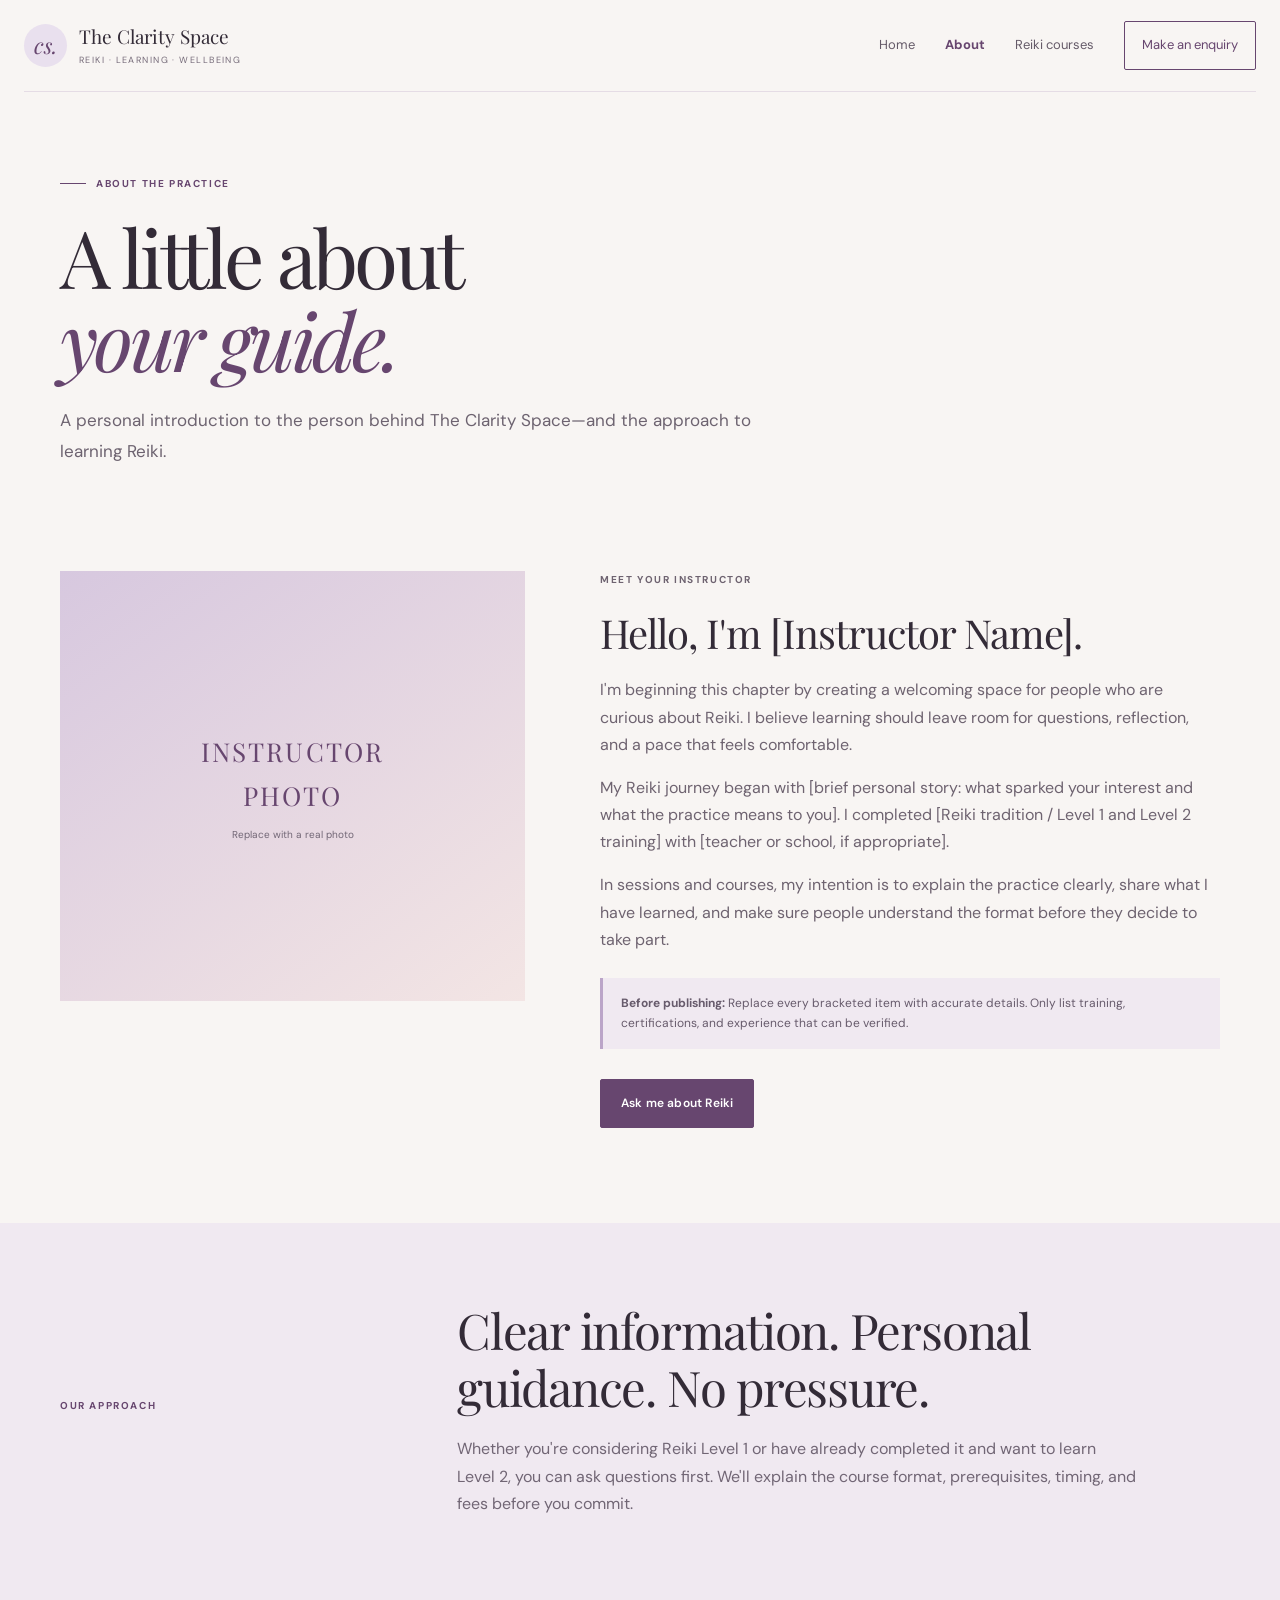
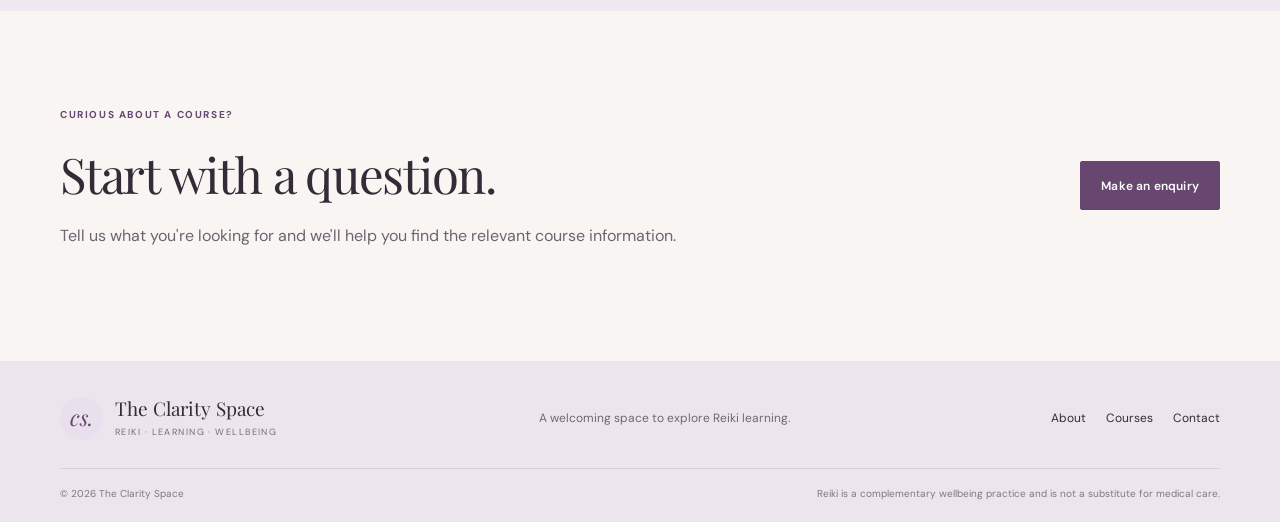
==== about.html @ 3f0b58a1 "first commit" ====
<!doctype html>
<html lang="en">

<head>
    <meta charset="utf-8">
    <meta name="viewport" content="width=device-width, initial-scale=1">
    <title>About the Instructor | The Clarity Space</title>
    <meta name="description"
        content="Meet the instructor behind The Clarity Space and learn about their approach to Reiki learning.">
    <link rel="canonical" href="https://example.com/about.html">
    <link rel="stylesheet" href="assets/styles.css">
</head>

<body><a class="skip-link" href="#main">Skip to content</a>
    <header class="site-header"><a class="brand" href="index.html"><span class="brand-mark">cs.</span><span>The Clarity
                Space<small>REIKI · LEARNING · WELLBEING</small></span></a><button class="menu-toggle"
            aria-expanded="false" aria-controls="site-nav">Menu</button>
        <nav id="site-nav" class="site-nav"><a href="index.html">Home</a><a class="active" href="about.html">About</a><a
                href="courses.html">Reiki courses</a><a href="contact.html" class="nav-cta">Make an enquiry</a></nav>
    </header>
    <main id="main">
        <section class="page-hero wrap">
            <p class="eyebrow"><span class="eyebrow-line"></span> About the practice</p>
            <h1>A little about<br><em>your guide.</em></h1>
            <p class="lead">A personal introduction to the person behind The Clarity Space—and the approach to learning
                Reiki.</p>
        </section>
        <section class="wrap instructor-layout section">
            <div class="portrait-placeholder portrait-large"><span>INSTRUCTOR<br>PHOTO</span><small>Replace with a real
                    photo</small></div>
            <div class="prose">
                <p class="eyebrow">Meet your instructor</p>
                <h2>Hello, I'm [Instructor Name].</h2>
                <p>I'm beginning this chapter by creating a welcoming space for people who are curious about Reiki. I
                    believe learning should leave room for questions, reflection, and a pace that feels comfortable.</p>
                <p>My Reiki journey began with [brief personal story: what sparked your interest and what the practice
                    means to you]. I completed [Reiki tradition / Level 1 and Level 2 training] with [teacher or school,
                    if appropriate].</p>
                <p>In sessions and courses, my intention is to explain the practice clearly, share what I have learned,
                    and make sure people understand the format before they decide to take part.</p>
                <div class="notice"><strong>Before publishing:</strong> Replace every bracketed item with accurate
                    details. Only list training, certifications, and experience that can be verified.</div><a
                    class="button button-primary" href="contact.html">Ask me about Reiki</a>
            </div>
        </section>
        <section class="intro-band">
            <div class="wrap intro-grid">
                <p class="eyebrow">Our approach</p>
                <div>
                    <h2>Clear information. Personal guidance. No pressure.</h2>
                    <p>Whether you're considering Reiki Level 1 or have already completed it and want to learn Level 2,
                        you can ask questions first. We'll explain the course format, prerequisites, timing, and fees
                        before you commit.</p>
                </div>
            </div>
        </section>
        <section class="wrap section closing-cta">
            <div>
                <p class="eyebrow">Curious about a course?</p>
                <h2>Start with a question.</h2>
                <p>Tell us what you're looking for and we'll help you find the relevant course information.</p>
            </div><a class="button button-primary" href="contact.html">Make an enquiry</a>
        </section>
    </main>
    <footer class="site-footer">
        <div class="wrap footer-top"><a class="brand" href="index.html"><span class="brand-mark">cs.</span><span>The
                    Clarity Space<small>REIKI · LEARNING · WELLBEING</small></span></a>
            <p>A welcoming space to explore Reiki learning.</p>
            <div class="footer-links"><a href="about.html">About</a><a href="courses.html">Courses</a><a
                    href="contact.html">Contact</a></div>
        </div>
        <div class="wrap footer-bottom"><span>© <span id="year"></span> The Clarity Space</span><span>Reiki is a
                complementary wellbeing practice and is not a substitute for medical care.</span></div>
    </footer>
    <script src="assets/main.js"></script>
</body>

</html>
---- assets/styles.css ----
@import url('https://fonts.googleapis.com/css2?family=DM+Sans:wght@400;500;600;700&family=Playfair+Display:ital,wght@0,400;0,500;0,600;1,400;1,500&display=swap');
:root{--paper:#f8f5f3;--white:#fffdfb;--ink:#332b37;--muted:#756b79;--purple:#67466f;--purple-dark:#4c3455;--lavender:#e9e0ee;--lavender-deep:#d6c4df;--blush:#f2e2e3;--line:#e5dce5;--sage:#dfe5dc;--max:1160px;--serif:'Playfair Display',Georgia,serif;--sans:'DM Sans',Arial,sans-serif}
*{box-sizing:border-box}html{scroll-behavior:smooth}body{margin:0;background:var(--paper);color:var(--ink);font-family:var(--sans);font-size:16px;line-height:1.7}a{color:inherit;text-decoration:none}a:hover{color:var(--purple)}button,input,select,textarea{font:inherit}.wrap{width:min(calc(100% - 48px),var(--max));margin-inline:auto}.skip-link{position:absolute;left:-9999px;top:0;background:white;padding:10px;z-index:99}.skip-link:focus{left:10px}.site-header{width:min(calc(100% - 48px),1280px);margin:auto;min-height:92px;display:flex;align-items:center;justify-content:space-between;gap:30px;border-bottom:1px solid var(--line)}.brand{display:flex;align-items:center;gap:12px;font-family:var(--serif);font-size:19px;line-height:1.15;white-space:nowrap}.brand small{display:block;font-family:var(--sans);font-size:9px;letter-spacing:.16em;color:var(--muted);margin-top:7px}.brand-mark{display:grid;place-items:center;width:43px;height:43px;border-radius:50%;background:var(--lavender);color:var(--purple);font-family:var(--serif);font-size:22px;font-style:italic}.site-nav{display:flex;align-items:center;gap:30px;font-size:13px;color:#655a68}.site-nav a.active:not(.nav-cta){color:var(--purple);font-weight:700}.nav-cta{padding:12px 17px;border:1px solid var(--purple);color:var(--purple);border-radius:2px}.nav-cta span,.button span{margin-left:10px}.menu-toggle{display:none}.hero{min-height:570px;display:grid;grid-template-columns:1fr .88fr;align-items:center;gap:60px;padding-top:52px;padding-bottom:64px}.eyebrow{display:flex;align-items:center;gap:10px;text-transform:uppercase;letter-spacing:.16em;font-size:10px;font-weight:700;color:var(--purple);margin:0 0 22px}.eyebrow-line{display:inline-block;width:26px;height:1px;background:var(--purple)}h1,h2,h3,p{margin-top:0}h1,h2,h3{font-weight:400}h1{font-family:var(--serif);font-size:clamp(58px,7vw,92px);line-height:1.04;letter-spacing:-.045em;margin-bottom:25px}h1 em,h2 em{color:var(--purple);font-weight:400}h2{font-family:var(--serif);font-size:clamp(34px,4vw,49px);line-height:1.17;letter-spacing:-.025em;margin-bottom:20px}h3{font-family:var(--serif);font-size:30px;line-height:1.2;margin-bottom:14px}.lead{font-size:17px;line-height:1.8;color:#6d6370;max-width:560px}.button-row{display:flex;align-items:center;gap:27px;margin-top:30px}.button{display:inline-flex;align-items:center;justify-content:center;min-height:49px;padding:13px 20px;border:1px solid var(--purple);border-radius:2px;font-size:12px;font-weight:600;letter-spacing:.015em;transition:background .2s,color .2s}.button-primary{background:var(--purple);color:#fff}.button-primary:hover{background:var(--purple-dark);color:#fff}.text-link{font-size:12px;font-weight:700;color:var(--purple);border-bottom:1px solid #b9a8bf;padding-bottom:5px}.text-link span{margin-left:8px}.hero-note{display:flex;align-items:center;gap:13px;margin-top:44px;font-size:12px;font-weight:600;line-height:1.5}.hero-note small{font-weight:400;color:var(--muted)}.note-dot{width:10px;height:10px;background:#a5b39e;border-radius:50%;box-shadow:0 0 0 5px #e7e9e1}.hero-art{position:relative;min-height:420px;overflow:hidden;background:linear-gradient(140deg,#eee7f1 0%,#e2d4e9 55%,#f0dfe4 100%);isolation:isolate}.hero-art:before{content:"";position:absolute;width:310px;height:310px;left:10%;top:15%;border:1px solid rgba(103,70,111,.3);border-radius:50%}.hero-art:after{content:"";position:absolute;width:410px;height:410px;left:-3%;top:3%;border:1px solid rgba(103,70,111,.17);border-radius:50%}.art-orbit{position:absolute;border:1px solid rgba(103,70,111,.28);border-radius:50%;transform:rotate(-24deg)}.orbit-one{width:440px;height:175px;left:-10%;top:35%}.orbit-two{width:440px;height:175px;left:5%;top:31%;transform:rotate(55deg)}.art-sun{position:absolute;width:130px;height:130px;border-radius:50%;background:#f7eddf;top:18%;right:18%;box-shadow:0 0 0 18px rgba(255,250,240,.16)}.art-stone{position:absolute;z-index:1;border-radius:48% 52% 54% 46%;box-shadow:inset -12px -8px 24px rgba(71,44,78,.08),0 22px 40px rgba(71,44,78,.09)}.stone-one{width:190px;height:240px;background:linear-gradient(140deg,#b9a0c7,#eee3f1 65%);left:23%;top:32%;transform:rotate(24deg)}.stone-two{width:125px;height:165px;background:linear-gradient(140deg,#f5dce0,#e5bfcf);left:49%;top:45%;transform:rotate(-22deg)}.art-caption{position:absolute;z-index:2;bottom:20px;left:23px;right:23px;display:flex;justify-content:space-between;gap:15px;font-size:9px;letter-spacing:.12em;text-transform:uppercase;color:#66536d}.art-caption span:last-child{text-transform:none;letter-spacing:0;font-size:11px}.intro-band{background:#f0e9f1;padding:78px 0}.intro-grid{display:grid;grid-template-columns:.6fr 1.4fr;gap:70px}.intro-grid h2{max-width:680px}.intro-grid p:not(.eyebrow){max-width:680px;color:#716675}.section{padding-top:95px;padding-bottom:95px}.section-heading{display:flex;align-items:end;justify-content:space-between;gap:30px;margin-bottom:34px}.section-heading h2{margin-bottom:0}.course-grid{display:grid;grid-template-columns:1fr 1fr;gap:22px}.course-card{padding:32px 34px 27px;min-height:350px;display:flex;flex-direction:column;align-items:flex-start}.course-lilac{background:var(--lavender)}.course-blush{background:var(--blush)}.course-number{display:flex;gap:14px;align-items:center;color:var(--purple);font-size:12px;margin-bottom:36px}.course-number span,.detail-meta{font-size:9px;letter-spacing:.15em;font-weight:700}.course-card>p{color:#6f6473;max-width:470px}.mini-list{padding-left:18px;color:#6d6370;font-size:12px;margin:0 0 26px}.mini-list li{margin:5px 0}.card-link{font-size:12px;font-weight:700;color:var(--purple);border-top:1px solid rgba(103,70,111,.25);padding-top:16px;margin-top:auto;width:100%;display:flex;justify-content:space-between}.small-note{font-size:11px;color:#827785;margin-top:17px}.about-strip{background:#f3e7e8;padding:76px 0}.about-strip-inner{display:grid;grid-template-columns:.7fr 1fr;gap:75px;align-items:center}.portrait-placeholder{min-height:300px;display:flex;align-items:center;justify-content:center;flex-direction:column;gap:10px;background:linear-gradient(145deg,#d7c8df,#f3e5e4);color:var(--purple);font-family:var(--serif);font-size:26px;text-align:center;letter-spacing:.08em}.portrait-placeholder small{font:10px var(--sans);letter-spacing:0;color:#716675}.about-strip-copy>p:not(.eyebrow){color:#6e6370;max-width:580px}.closing-cta{display:flex;align-items:center;justify-content:space-between;gap:50px}.closing-cta>div{max-width:680px}.closing-cta p:not(.eyebrow){color:#6e6370}.site-footer{background:#ece5ee;padding:36px 0 20px}.footer-top{display:flex;align-items:center;justify-content:space-between;gap:30px;padding-bottom:28px}.footer-top>p{font-size:12px;color:#716675;margin:0}.footer-links{display:flex;gap:20px;font-size:12px}.footer-bottom{border-top:1px solid #d9cedd;padding-top:16px;display:flex;justify-content:space-between;gap:25px;color:#817585;font-size:10px}.page-hero{padding-top:83px;padding-bottom:52px}.page-hero h1{font-size:clamp(55px,7vw,80px)}.page-hero .lead{max-width:700px}.page-hero.compact{padding-bottom:35px}.instructor-layout{display:grid;grid-template-columns:.75fr 1fr;gap:75px;align-items:start;padding-top:35px}.portrait-large{min-height:430px}.prose h2{font-size:40px}.prose p{color:#6e6370}.notice{border-left:3px solid #bba5c8;background:#f0e9f1;padding:15px 18px;font-size:12px;color:#675b6c;margin:25px 0}.prose .button{margin-top:5px}.course-detail-list{padding-top:25px;display:grid;gap:25px}.detail-card{padding:36px 40px 40px}.detail-meta{display:flex;justify-content:space-between;color:var(--purple);margin-bottom:27px}.detail-card h2{font-size:43px}.detail-intro{font-family:var(--serif);font-size:23px;color:var(--purple)}.detail-card>p:not(.detail-intro){max-width:800px;color:#6f6473}.detail-columns{display:grid;grid-template-columns:1fr 1fr;gap:30px;margin:30px 0}.detail-columns h3{font:700 10px var(--sans);letter-spacing:.12em;text-transform:uppercase;color:var(--purple)}.detail-columns p{font-size:13px;color:#6f6473;margin-bottom:0}.faq-section{max-width:850px}.faq-section>h2{margin-bottom:30px}.faq-section details{border-top:1px solid var(--line);padding:20px 0}.faq-section details:last-child{border-bottom:1px solid var(--line)}.faq-section summary{cursor:pointer;font-weight:600;font-size:14px}.faq-section details p{color:#716675;font-size:13px;max-width:720px;margin:14px 0 0}.contact-layout{display:grid;grid-template-columns:.72fr 1fr;gap:80px;align-items:start;padding-top:20px}.contact-aside h2{font-size:39px}.contact-aside>p:not(.eyebrow){color:#6e6370}.contact-detail{display:flex;align-items:center;gap:14px;margin:27px 0}.contact-icon{display:grid;place-items:center;width:43px;height:43px;background:var(--lavender);color:var(--purple);font-size:19px}.contact-detail small{display:block;font-size:9px;letter-spacing:.13em;color:#817486;font-weight:700}.contact-detail a{font-size:14px}.form-panel{background:#fffdfb;border:1px solid var(--line);padding:34px}.form-heading h2{font-size:32px;margin-bottom:8px}.form-heading>p:last-child{font-size:11px;color:#817486}.enquiry-form{margin-top:25px}.form-row{display:flex;flex-direction:column;gap:7px;margin-bottom:18px}.form-row label{font-size:12px;font-weight:600}.form-row input,.form-row select,.form-row textarea{width:100%;background:#fff;border:1px solid #ddd2e0;border-radius:1px;padding:12px 13px;color:var(--ink);font-size:13px}.form-row input:focus,.form-row select:focus,.form-row textarea:focus{outline:2px solid #bca4c8;outline-offset:1px}.form-row textarea{resize:vertical}.consent{display:flex;align-items:flex-start;gap:10px;font-size:11px;color:#6e6370;margin:20px 0}.consent input{margin-top:5px;accent-color:var(--purple)}.submit-button{width:100%;cursor:pointer}.form-fineprint{font-size:10px;color:#827785;margin:13px 0 0}.contact-aside .notice{margin-top:28px}
@media(max-width:850px){.site-nav{gap:15px}.hero{gap:30px;grid-template-columns:1fr .8fr}.hero-art{min-height:360px}.intro-grid{gap:35px}.about-strip-inner,.instructor-layout,.contact-layout{gap:40px}.footer-top{flex-wrap:wrap}.footer-top>p{display:none}}
@media(max-width:650px){.wrap,.site-header{width:min(calc(100% - 34px),var(--max))}.site-header{min-height:76px;position:relative}.brand{font-size:17px}.brand-mark{width:39px;height:39px}.menu-toggle{display:block;background:transparent;border:1px solid var(--line);padding:8px 12px;color:var(--purple);font-size:12px}.site-nav{display:none;position:absolute;z-index:10;top:75px;left:0;right:0;padding:18px;background:var(--white);border:1px solid var(--line);box-shadow:0 12px 24px rgba(54,39,60,.08);align-items:stretch;flex-direction:column;gap:18px}.site-nav.is-open{display:flex}.nav-cta{text-align:center}.hero{display:flex;flex-direction:column;align-items:stretch;padding-top:55px;padding-bottom:45px;gap:38px}.hero h1{font-size:66px}.hero-art{min-height:340px}.button-row{align-items:flex-start;flex-wrap:wrap;gap:20px}.intro-band{padding:54px 0}.intro-grid{display:block}.intro-grid .eyebrow{margin-bottom:15px}.section{padding-top:62px;padding-bottom:62px}.section-heading{align-items:flex-start;flex-direction:column;gap:20px}.course-grid{grid-template-columns:1fr}.course-card{min-height:325px;padding:26px}.about-strip{padding:52px 0}.about-strip-inner{grid-template-columns:1fr;gap:30px}.portrait-placeholder{min-height:250px}.closing-cta{display:block}.closing-cta .button{margin-top:10px}.footer-top{align-items:flex-start;flex-direction:column;gap:20px}.footer-links{flex-wrap:wrap}.footer-bottom{flex-direction:column;gap:8px}.page-hero{padding-top:58px;padding-bottom:30px}.page-hero h1{font-size:58px}.instructor-layout{grid-template-columns:1fr;padding-top:15px}.portrait-large{min-height:280px}.prose h2{font-size:34px}.detail-card{padding:25px 23px}.detail-card h2{font-size:36px}.detail-columns{grid-template-columns:1fr;gap:20px}.contact-layout{grid-template-columns:1fr;gap:32px}.contact-aside h2{font-size:34px}.form-panel{padding:23px 19px}.form-heading h2{font-size:28px}.art-caption{flex-direction:column;gap:3px}.course-number{margin-bottom:25px}}
@media(prefers-reduced-motion:reduce){html{scroll-behavior:auto}*{transition:none!important}}

.google-form-embed{width:100%;overflow:hidden}
.google-form-embed iframe{display:block;width:100%;max-width:100%;border:0;background:transparent;min-height:700px}
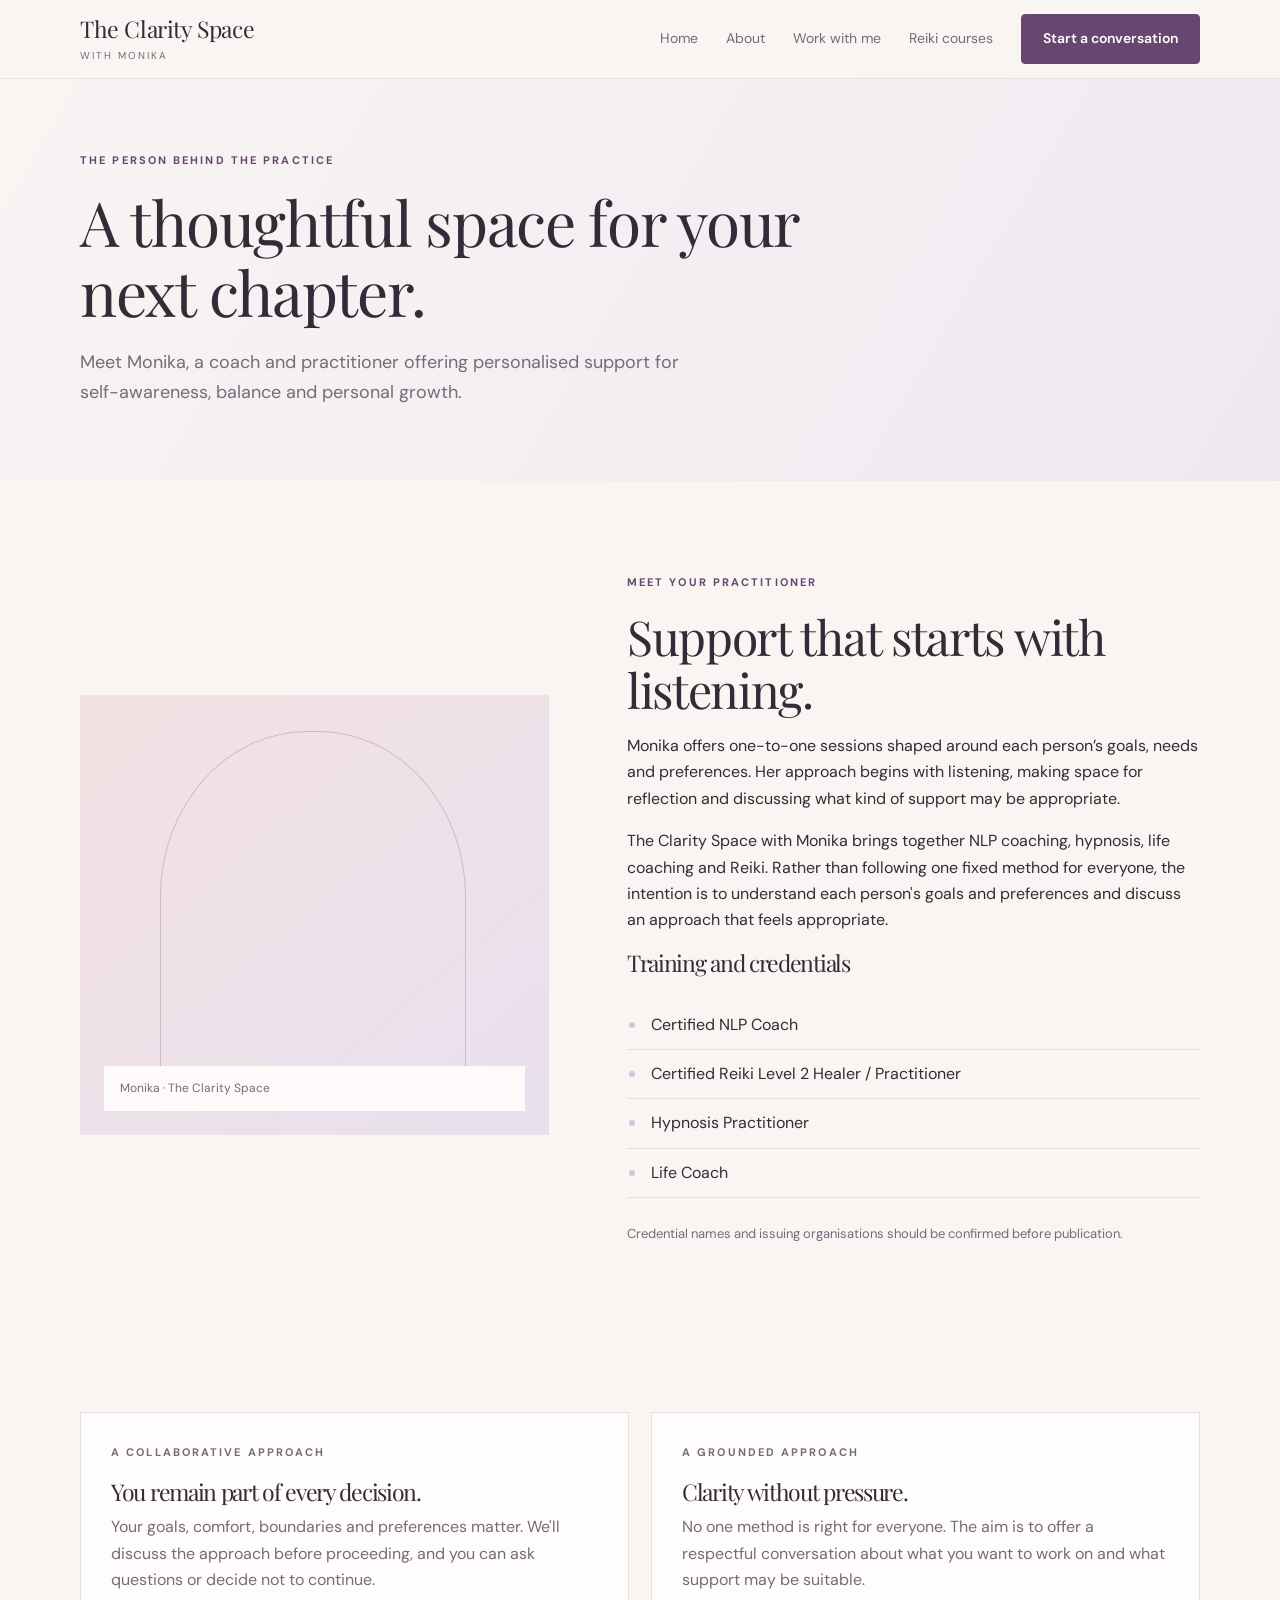
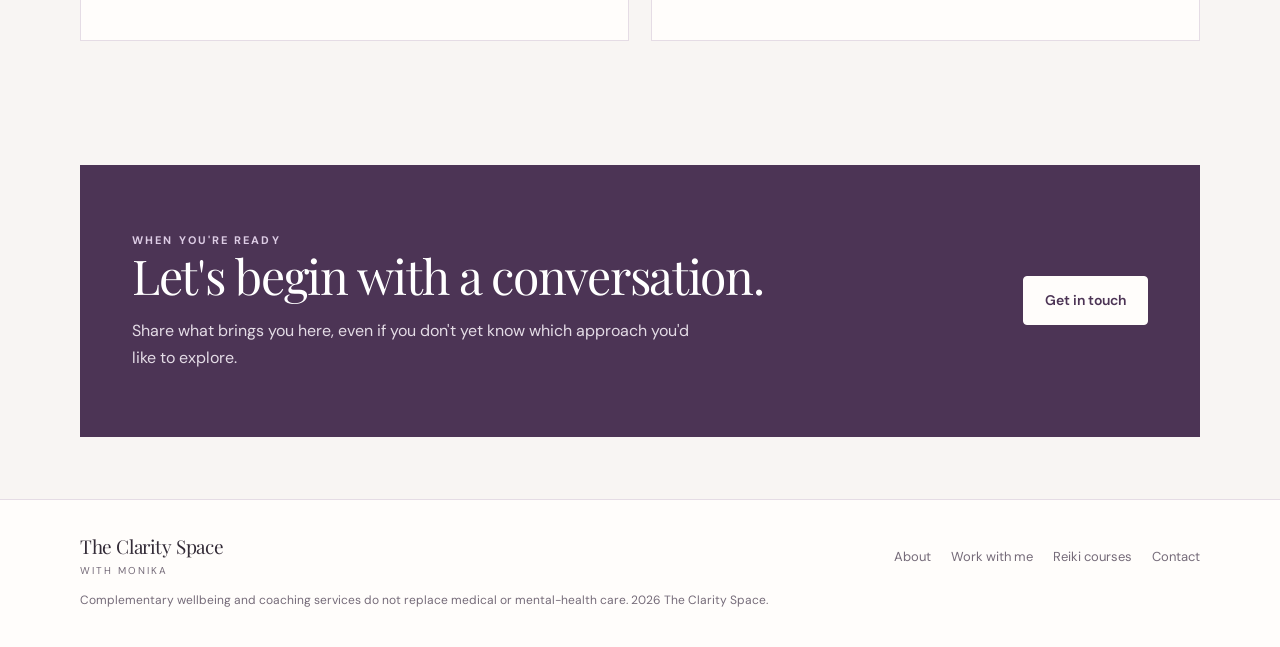
==== commit ad2f6e7d: "updated content" ====
--- a/about.html
+++ b/about.html
@@ -4,73 +4,95 @@
 <head>
     <meta charset="utf-8">
     <meta name="viewport" content="width=device-width, initial-scale=1">
-    <title>About the Instructor | The Clarity Space</title>
     <meta name="description"
-        content="Meet the instructor behind The Clarity Space and learn about their approach to Reiki learning.">
-    <link rel="canonical" href="https://example.com/about.html">
+        content="Meet Monika and explore her personalised approach to coaching, relaxation and Reiki.">
+    <title>About | The Clarity Space</title>
+    <link rel="canonical" href="https://www.example.com/about.html">
     <link rel="stylesheet" href="assets/styles.css">
 </head>
 
-<body><a class="skip-link" href="#main">Skip to content</a>
-    <header class="site-header"><a class="brand" href="index.html"><span class="brand-mark">cs.</span><span>The Clarity
-                Space<small>REIKI · LEARNING · WELLBEING</small></span></a><button class="menu-toggle"
-            aria-expanded="false" aria-controls="site-nav">Menu</button>
-        <nav id="site-nav" class="site-nav"><a href="index.html">Home</a><a class="active" href="about.html">About</a><a
-                href="courses.html">Reiki courses</a><a href="contact.html" class="nav-cta">Make an enquiry</a></nav>
+<body><a class="skip" href="#main">Skip to content</a>
+    <header class="site-header">
+        <div class="wrap nav"><a class="brand" href="index.html">The Clarity Space<small>with Monika</small></a><button
+                class="nav-toggle" aria-expanded="false" aria-controls="primary-nav">Menu</button>
+            <nav id="primary-nav" class="navlinks"><a href="index.html">Home</a><a href="about.html">About</a><a
+                    href="work-with-me.html">Work with me</a><a href="courses.html">Reiki courses</a><a class="btn"
+                    href="contact.html">Start a conversation</a></nav>
+        </div>
     </header>
     <main id="main">
-        <section class="page-hero wrap">
-            <p class="eyebrow"><span class="eyebrow-line"></span> About the practice</p>
-            <h1>A little about<br><em>your guide.</em></h1>
-            <p class="lead">A personal introduction to the person behind The Clarity Space—and the approach to learning
-                Reiki.</p>
-        </section>
-        <section class="wrap instructor-layout section">
-            <div class="portrait-placeholder portrait-large"><span>INSTRUCTOR<br>PHOTO</span><small>Replace with a real
-                    photo</small></div>
-            <div class="prose">
-                <p class="eyebrow">Meet your instructor</p>
-                <h2>Hello, I'm [Instructor Name].</h2>
-                <p>I'm beginning this chapter by creating a welcoming space for people who are curious about Reiki. I
-                    believe learning should leave room for questions, reflection, and a pace that feels comfortable.</p>
-                <p>My Reiki journey began with [brief personal story: what sparked your interest and what the practice
-                    means to you]. I completed [Reiki tradition / Level 1 and Level 2 training] with [teacher or school,
-                    if appropriate].</p>
-                <p>In sessions and courses, my intention is to explain the practice clearly, share what I have learned,
-                    and make sure people understand the format before they decide to take part.</p>
-                <div class="notice"><strong>Before publishing:</strong> Replace every bracketed item with accurate
-                    details. Only list training, certifications, and experience that can be verified.</div><a
-                    class="button button-primary" href="contact.html">Ask me about Reiki</a>
+        <section class="page-hero">
+            <div class="wrap">
+                <p class="eyebrow">The person behind the practice</p>
+                <h1 class="serif">A thoughtful space for your next chapter.</h1>
+                <p class="lead">Meet Monika, a coach and practitioner offering personalised support for self-awareness,
+                    balance and personal growth.</p>
             </div>
         </section>
-        <section class="intro-band">
-            <div class="wrap intro-grid">
-                <p class="eyebrow">Our approach</p>
+        <section class="section">
+            <div class="wrap split">
+                <div class="portrait-placeholder">
+                    <div class="portrait-label">Monika · The Clarity Space</div>
+                </div>
                 <div>
-                    <h2>Clear information. Personal guidance. No pressure.</h2>
-                    <p>Whether you're considering Reiki Level 1 or have already completed it and want to learn Level 2,
-                        you can ask questions first. We'll explain the course format, prerequisites, timing, and fees
-                        before you commit.</p>
+                    <p class="eyebrow">Meet your practitioner</p>
+                    <h2 class="serif">Support that starts with listening.</h2>
+                    <p>Monika offers one-to-one sessions shaped around each person’s goals, needs and preferences. Her
+                        approach begins with listening, making space for reflection and discussing what kind of support
+                        may be appropriate.</p>
+                    <p>The Clarity Space with Monika brings together NLP coaching, hypnosis, life coaching and Reiki.
+                        Rather than following one fixed method for everyone, the intention is to understand each
+                        person's goals and preferences and discuss an approach that feels appropriate.</p>
+                    <h3 class="serif">Training and credentials</h3>
+                    <ul class="check-list">
+                        <li>Certified NLP Coach</li>
+                        <li>Certified Reiki Level 2 Healer / Practitioner</li>
+                        <li>Hypnosis Practitioner</li>
+                        <li>Life Coach</li>
+                    </ul>
+                    <p class="small">Credential names and issuing organisations should be confirmed before publication.
+                    </p>
                 </div>
             </div>
         </section>
-        <section class="wrap section closing-cta">
-            <div>
-                <p class="eyebrow">Curious about a course?</p>
-                <h2>Start with a question.</h2>
-                <p>Tell us what you're looking for and we'll help you find the relevant course information.</p>
-            </div><a class="button button-primary" href="contact.html">Make an enquiry</a>
+        <section class="section-tight">
+            <div class="wrap content-grid">
+                <article class="content-card">
+                    <p class="eyebrow">A collaborative approach</p>
+                    <h3 class="serif">You remain part of every decision.</h3>
+                    <p>Your goals, comfort, boundaries and preferences matter. We'll discuss the approach before
+                        proceeding, and you can ask questions or decide not to continue.</p>
+                </article>
+                <article class="content-card">
+                    <p class="eyebrow">A grounded approach</p>
+                    <h3 class="serif">Clarity without pressure.</h3>
+                    <p>No one method is right for everyone. The aim is to offer a respectful conversation about what you
+                        want to work on and what support may be suitable.</p>
+                </article>
+            </div>
+        </section>
+        <section class="section-tight">
+            <div class="wrap">
+                <div class="cta-band">
+                    <div>
+                        <p class="eyebrow">When you're ready</p>
+                        <h2 class="serif">Let's begin with a conversation.</h2>
+                        <p>Share what brings you here, even if you don't yet know which approach you'd like to explore.
+                        </p>
+                    </div><a class="btn" href="contact.html">Get in touch</a>
+                </div>
+            </div>
         </section>
     </main>
-    <footer class="site-footer">
-        <div class="wrap footer-top"><a class="brand" href="index.html"><span class="brand-mark">cs.</span><span>The
-                    Clarity Space<small>REIKI · LEARNING · WELLBEING</small></span></a>
-            <p>A welcoming space to explore Reiki learning.</p>
-            <div class="footer-links"><a href="about.html">About</a><a href="courses.html">Courses</a><a
-                    href="contact.html">Contact</a></div>
+    <footer class="footer">
+        <div class="wrap">
+            <div class="footer-inner"><a class="brand" href="index.html">The Clarity Space<small>with Monika</small></a>
+                <div class="footer-links"><a href="about.html">About</a><a href="work-with-me.html">Work with me</a><a
+                        href="courses.html">Reiki courses</a><a href="contact.html">Contact</a></div>
+            </div>
+            <p class="footer-note">Complementary wellbeing and coaching services do not replace medical or mental-health
+                care. <span data-year></span> The Clarity Space.</p>
         </div>
-        <div class="wrap footer-bottom"><span>© <span id="year"></span> The Clarity Space</span><span>Reiki is a
-                complementary wellbeing practice and is not a substitute for medical care.</span></div>
     </footer>
     <script src="assets/main.js"></script>
 </body>
--- a/assets/styles.css
+++ b/assets/styles.css
@@ -1,9 +1,782 @@
-@import url('https://fonts.googleapis.com/css2?family=DM+Sans:wght@400;500;600;700&family=Playfair+Display:ital,wght@0,400;0,500;0,600;1,400;1,500&display=swap');
-:root{--paper:#f8f5f3;--white:#fffdfb;--ink:#332b37;--muted:#756b79;--purple:#67466f;--purple-dark:#4c3455;--lavender:#e9e0ee;--lavender-deep:#d6c4df;--blush:#f2e2e3;--line:#e5dce5;--sage:#dfe5dc;--max:1160px;--serif:'Playfair Display',Georgia,serif;--sans:'DM Sans',Arial,sans-serif}
-*{box-sizing:border-box}html{scroll-behavior:smooth}body{margin:0;background:var(--paper);color:var(--ink);font-family:var(--sans);font-size:16px;line-height:1.7}a{color:inherit;text-decoration:none}a:hover{color:var(--purple)}button,input,select,textarea{font:inherit}.wrap{width:min(calc(100% - 48px),var(--max));margin-inline:auto}.skip-link{position:absolute;left:-9999px;top:0;background:white;padding:10px;z-index:99}.skip-link:focus{left:10px}.site-header{width:min(calc(100% - 48px),1280px);margin:auto;min-height:92px;display:flex;align-items:center;justify-content:space-between;gap:30px;border-bottom:1px solid var(--line)}.brand{display:flex;align-items:center;gap:12px;font-family:var(--serif);font-size:19px;line-height:1.15;white-space:nowrap}.brand small{display:block;font-family:var(--sans);font-size:9px;letter-spacing:.16em;color:var(--muted);margin-top:7px}.brand-mark{display:grid;place-items:center;width:43px;height:43px;border-radius:50%;background:var(--lavender);color:var(--purple);font-family:var(--serif);font-size:22px;font-style:italic}.site-nav{display:flex;align-items:center;gap:30px;font-size:13px;color:#655a68}.site-nav a.active:not(.nav-cta){color:var(--purple);font-weight:700}.nav-cta{padding:12px 17px;border:1px solid var(--purple);color:var(--purple);border-radius:2px}.nav-cta span,.button span{margin-left:10px}.menu-toggle{display:none}.hero{min-height:570px;display:grid;grid-template-columns:1fr .88fr;align-items:center;gap:60px;padding-top:52px;padding-bottom:64px}.eyebrow{display:flex;align-items:center;gap:10px;text-transform:uppercase;letter-spacing:.16em;font-size:10px;font-weight:700;color:var(--purple);margin:0 0 22px}.eyebrow-line{display:inline-block;width:26px;height:1px;background:var(--purple)}h1,h2,h3,p{margin-top:0}h1,h2,h3{font-weight:400}h1{font-family:var(--serif);font-size:clamp(58px,7vw,92px);line-height:1.04;letter-spacing:-.045em;margin-bottom:25px}h1 em,h2 em{color:var(--purple);font-weight:400}h2{font-family:var(--serif);font-size:clamp(34px,4vw,49px);line-height:1.17;letter-spacing:-.025em;margin-bottom:20px}h3{font-family:var(--serif);font-size:30px;line-height:1.2;margin-bottom:14px}.lead{font-size:17px;line-height:1.8;color:#6d6370;max-width:560px}.button-row{display:flex;align-items:center;gap:27px;margin-top:30px}.button{display:inline-flex;align-items:center;justify-content:center;min-height:49px;padding:13px 20px;border:1px solid var(--purple);border-radius:2px;font-size:12px;font-weight:600;letter-spacing:.015em;transition:background .2s,color .2s}.button-primary{background:var(--purple);color:#fff}.button-primary:hover{background:var(--purple-dark);color:#fff}.text-link{font-size:12px;font-weight:700;color:var(--purple);border-bottom:1px solid #b9a8bf;padding-bottom:5px}.text-link span{margin-left:8px}.hero-note{display:flex;align-items:center;gap:13px;margin-top:44px;font-size:12px;font-weight:600;line-height:1.5}.hero-note small{font-weight:400;color:var(--muted)}.note-dot{width:10px;height:10px;background:#a5b39e;border-radius:50%;box-shadow:0 0 0 5px #e7e9e1}.hero-art{position:relative;min-height:420px;overflow:hidden;background:linear-gradient(140deg,#eee7f1 0%,#e2d4e9 55%,#f0dfe4 100%);isolation:isolate}.hero-art:before{content:"";position:absolute;width:310px;height:310px;left:10%;top:15%;border:1px solid rgba(103,70,111,.3);border-radius:50%}.hero-art:after{content:"";position:absolute;width:410px;height:410px;left:-3%;top:3%;border:1px solid rgba(103,70,111,.17);border-radius:50%}.art-orbit{position:absolute;border:1px solid rgba(103,70,111,.28);border-radius:50%;transform:rotate(-24deg)}.orbit-one{width:440px;height:175px;left:-10%;top:35%}.orbit-two{width:440px;height:175px;left:5%;top:31%;transform:rotate(55deg)}.art-sun{position:absolute;width:130px;height:130px;border-radius:50%;background:#f7eddf;top:18%;right:18%;box-shadow:0 0 0 18px rgba(255,250,240,.16)}.art-stone{position:absolute;z-index:1;border-radius:48% 52% 54% 46%;box-shadow:inset -12px -8px 24px rgba(71,44,78,.08),0 22px 40px rgba(71,44,78,.09)}.stone-one{width:190px;height:240px;background:linear-gradient(140deg,#b9a0c7,#eee3f1 65%);left:23%;top:32%;transform:rotate(24deg)}.stone-two{width:125px;height:165px;background:linear-gradient(140deg,#f5dce0,#e5bfcf);left:49%;top:45%;transform:rotate(-22deg)}.art-caption{position:absolute;z-index:2;bottom:20px;left:23px;right:23px;display:flex;justify-content:space-between;gap:15px;font-size:9px;letter-spacing:.12em;text-transform:uppercase;color:#66536d}.art-caption span:last-child{text-transform:none;letter-spacing:0;font-size:11px}.intro-band{background:#f0e9f1;padding:78px 0}.intro-grid{display:grid;grid-template-columns:.6fr 1.4fr;gap:70px}.intro-grid h2{max-width:680px}.intro-grid p:not(.eyebrow){max-width:680px;color:#716675}.section{padding-top:95px;padding-bottom:95px}.section-heading{display:flex;align-items:end;justify-content:space-between;gap:30px;margin-bottom:34px}.section-heading h2{margin-bottom:0}.course-grid{display:grid;grid-template-columns:1fr 1fr;gap:22px}.course-card{padding:32px 34px 27px;min-height:350px;display:flex;flex-direction:column;align-items:flex-start}.course-lilac{background:var(--lavender)}.course-blush{background:var(--blush)}.course-number{display:flex;gap:14px;align-items:center;color:var(--purple);font-size:12px;margin-bottom:36px}.course-number span,.detail-meta{font-size:9px;letter-spacing:.15em;font-weight:700}.course-card>p{color:#6f6473;max-width:470px}.mini-list{padding-left:18px;color:#6d6370;font-size:12px;margin:0 0 26px}.mini-list li{margin:5px 0}.card-link{font-size:12px;font-weight:700;color:var(--purple);border-top:1px solid rgba(103,70,111,.25);padding-top:16px;margin-top:auto;width:100%;display:flex;justify-content:space-between}.small-note{font-size:11px;color:#827785;margin-top:17px}.about-strip{background:#f3e7e8;padding:76px 0}.about-strip-inner{display:grid;grid-template-columns:.7fr 1fr;gap:75px;align-items:center}.portrait-placeholder{min-height:300px;display:flex;align-items:center;justify-content:center;flex-direction:column;gap:10px;background:linear-gradient(145deg,#d7c8df,#f3e5e4);color:var(--purple);font-family:var(--serif);font-size:26px;text-align:center;letter-spacing:.08em}.portrait-placeholder small{font:10px var(--sans);letter-spacing:0;color:#716675}.about-strip-copy>p:not(.eyebrow){color:#6e6370;max-width:580px}.closing-cta{display:flex;align-items:center;justify-content:space-between;gap:50px}.closing-cta>div{max-width:680px}.closing-cta p:not(.eyebrow){color:#6e6370}.site-footer{background:#ece5ee;padding:36px 0 20px}.footer-top{display:flex;align-items:center;justify-content:space-between;gap:30px;padding-bottom:28px}.footer-top>p{font-size:12px;color:#716675;margin:0}.footer-links{display:flex;gap:20px;font-size:12px}.footer-bottom{border-top:1px solid #d9cedd;padding-top:16px;display:flex;justify-content:space-between;gap:25px;color:#817585;font-size:10px}.page-hero{padding-top:83px;padding-bottom:52px}.page-hero h1{font-size:clamp(55px,7vw,80px)}.page-hero .lead{max-width:700px}.page-hero.compact{padding-bottom:35px}.instructor-layout{display:grid;grid-template-columns:.75fr 1fr;gap:75px;align-items:start;padding-top:35px}.portrait-large{min-height:430px}.prose h2{font-size:40px}.prose p{color:#6e6370}.notice{border-left:3px solid #bba5c8;background:#f0e9f1;padding:15px 18px;font-size:12px;color:#675b6c;margin:25px 0}.prose .button{margin-top:5px}.course-detail-list{padding-top:25px;display:grid;gap:25px}.detail-card{padding:36px 40px 40px}.detail-meta{display:flex;justify-content:space-between;color:var(--purple);margin-bottom:27px}.detail-card h2{font-size:43px}.detail-intro{font-family:var(--serif);font-size:23px;color:var(--purple)}.detail-card>p:not(.detail-intro){max-width:800px;color:#6f6473}.detail-columns{display:grid;grid-template-columns:1fr 1fr;gap:30px;margin:30px 0}.detail-columns h3{font:700 10px var(--sans);letter-spacing:.12em;text-transform:uppercase;color:var(--purple)}.detail-columns p{font-size:13px;color:#6f6473;margin-bottom:0}.faq-section{max-width:850px}.faq-section>h2{margin-bottom:30px}.faq-section details{border-top:1px solid var(--line);padding:20px 0}.faq-section details:last-child{border-bottom:1px solid var(--line)}.faq-section summary{cursor:pointer;font-weight:600;font-size:14px}.faq-section details p{color:#716675;font-size:13px;max-width:720px;margin:14px 0 0}.contact-layout{display:grid;grid-template-columns:.72fr 1fr;gap:80px;align-items:start;padding-top:20px}.contact-aside h2{font-size:39px}.contact-aside>p:not(.eyebrow){color:#6e6370}.contact-detail{display:flex;align-items:center;gap:14px;margin:27px 0}.contact-icon{display:grid;place-items:center;width:43px;height:43px;background:var(--lavender);color:var(--purple);font-size:19px}.contact-detail small{display:block;font-size:9px;letter-spacing:.13em;color:#817486;font-weight:700}.contact-detail a{font-size:14px}.form-panel{background:#fffdfb;border:1px solid var(--line);padding:34px}.form-heading h2{font-size:32px;margin-bottom:8px}.form-heading>p:last-child{font-size:11px;color:#817486}.enquiry-form{margin-top:25px}.form-row{display:flex;flex-direction:column;gap:7px;margin-bottom:18px}.form-row label{font-size:12px;font-weight:600}.form-row input,.form-row select,.form-row textarea{width:100%;background:#fff;border:1px solid #ddd2e0;border-radius:1px;padding:12px 13px;color:var(--ink);font-size:13px}.form-row input:focus,.form-row select:focus,.form-row textarea:focus{outline:2px solid #bca4c8;outline-offset:1px}.form-row textarea{resize:vertical}.consent{display:flex;align-items:flex-start;gap:10px;font-size:11px;color:#6e6370;margin:20px 0}.consent input{margin-top:5px;accent-color:var(--purple)}.submit-button{width:100%;cursor:pointer}.form-fineprint{font-size:10px;color:#827785;margin:13px 0 0}.contact-aside .notice{margin-top:28px}
-@media(max-width:850px){.site-nav{gap:15px}.hero{gap:30px;grid-template-columns:1fr .8fr}.hero-art{min-height:360px}.intro-grid{gap:35px}.about-strip-inner,.instructor-layout,.contact-layout{gap:40px}.footer-top{flex-wrap:wrap}.footer-top>p{display:none}}
-@media(max-width:650px){.wrap,.site-header{width:min(calc(100% - 34px),var(--max))}.site-header{min-height:76px;position:relative}.brand{font-size:17px}.brand-mark{width:39px;height:39px}.menu-toggle{display:block;background:transparent;border:1px solid var(--line);padding:8px 12px;color:var(--purple);font-size:12px}.site-nav{display:none;position:absolute;z-index:10;top:75px;left:0;right:0;padding:18px;background:var(--white);border:1px solid var(--line);box-shadow:0 12px 24px rgba(54,39,60,.08);align-items:stretch;flex-direction:column;gap:18px}.site-nav.is-open{display:flex}.nav-cta{text-align:center}.hero{display:flex;flex-direction:column;align-items:stretch;padding-top:55px;padding-bottom:45px;gap:38px}.hero h1{font-size:66px}.hero-art{min-height:340px}.button-row{align-items:flex-start;flex-wrap:wrap;gap:20px}.intro-band{padding:54px 0}.intro-grid{display:block}.intro-grid .eyebrow{margin-bottom:15px}.section{padding-top:62px;padding-bottom:62px}.section-heading{align-items:flex-start;flex-direction:column;gap:20px}.course-grid{grid-template-columns:1fr}.course-card{min-height:325px;padding:26px}.about-strip{padding:52px 0}.about-strip-inner{grid-template-columns:1fr;gap:30px}.portrait-placeholder{min-height:250px}.closing-cta{display:block}.closing-cta .button{margin-top:10px}.footer-top{align-items:flex-start;flex-direction:column;gap:20px}.footer-links{flex-wrap:wrap}.footer-bottom{flex-direction:column;gap:8px}.page-hero{padding-top:58px;padding-bottom:30px}.page-hero h1{font-size:58px}.instructor-layout{grid-template-columns:1fr;padding-top:15px}.portrait-large{min-height:280px}.prose h2{font-size:34px}.detail-card{padding:25px 23px}.detail-card h2{font-size:36px}.detail-columns{grid-template-columns:1fr;gap:20px}.contact-layout{grid-template-columns:1fr;gap:32px}.contact-aside h2{font-size:34px}.form-panel{padding:23px 19px}.form-heading h2{font-size:28px}.art-caption{flex-direction:column;gap:3px}.course-number{margin-bottom:25px}}
-@media(prefers-reduced-motion:reduce){html{scroll-behavior:auto}*{transition:none!important}}
-
-.google-form-embed{width:100%;overflow:hidden}
-.google-form-embed iframe{display:block;width:100%;max-width:100%;border:0;background:transparent;min-height:700px}
+@import url('https://fonts.googleapis.com/css2?family=DM+Sans:wght@400;500;600;700&family=Playfair+Display:wght@400;500;600&display=swap');
+
+:root {
+    --paper: #f8f5f3;
+    --white: #fffdfb;
+    --ink: #332b37;
+    --muted: #756b79;
+    --purple: #67466f;
+    --purple-dark: #4c3455;
+    --lavender: #e9e0ee;
+    --lavender-deep: #d6c4df;
+    --blush: #f2e2e3;
+    --line: #e5dce5;
+    --serif: 'Playfair Display', Georgia, serif;
+    --sans: 'DM Sans', Arial, sans-serif
+}
+
+* {
+    box-sizing: border-box
+}
+
+html {
+    scroll-behavior: smooth
+}
+
+body {
+    margin: 0;
+    background: var(--paper);
+    color: var(--ink);
+    font-family: var(--sans);
+    font-size: 16px;
+    line-height: 1.65
+}
+
+a {
+    color: inherit;
+    text-decoration: none
+}
+
+img {
+    max-width: 100%;
+    display: block
+}
+
+button,
+input,
+textarea,
+select {
+    font: inherit
+}
+
+.wrap {
+    width: min(1120px, calc(100% - 40px));
+    margin: auto
+}
+
+.skip {
+    position: absolute;
+    left: -9999px
+}
+
+.skip:focus {
+    left: 20px;
+    top: 20px;
+    background: white;
+    padding: 10px;
+    z-index: 10
+}
+
+.site-header {
+    position: sticky;
+    top: 0;
+    z-index: 5;
+    background: rgba(248, 245, 243, .94);
+    backdrop-filter: blur(12px);
+    border-bottom: 1px solid rgba(229, 220, 229, .8)
+}
+
+.nav {
+    min-height: 78px;
+    display: flex;
+    align-items: center;
+    justify-content: space-between;
+    gap: 24px
+}
+
+.brand {
+    font-family: var(--serif);
+    font-size: 23px;
+    line-height: 1.1;
+    letter-spacing: -.4px
+}
+
+.brand small {
+    display: block;
+    font: 10px var(--sans);
+    letter-spacing: 2px;
+    text-transform: uppercase;
+    color: var(--muted);
+    margin-top: 7px
+}
+
+.navlinks {
+    display: flex;
+    align-items: center;
+    gap: 28px;
+    font-size: 14px
+}
+
+.navlinks a:not(.btn) {
+    color: var(--muted)
+}
+
+.navlinks a:hover {
+    color: var(--purple)
+}
+
+.nav-toggle {
+    display: none;
+    background: none;
+    border: 1px solid var(--line);
+    border-radius: 999px;
+    padding: 8px 13px;
+    color: var(--ink)
+}
+
+.btn {
+    display: inline-flex;
+    align-items: center;
+    justify-content: center;
+    min-height: 48px;
+    padding: 12px 21px;
+    border-radius: 4px;
+    background: var(--purple);
+    color: white;
+    font-size: 14px;
+    font-weight: 600;
+    border: 1px solid var(--purple);
+    transition: background .2s, transform .2s
+}
+
+.btn:hover {
+    background: var(--purple-dark);
+    transform: translateY(-1px)
+}
+
+.btn-outline {
+    background: transparent;
+    color: var(--purple)
+}
+
+.btn-outline:hover {
+    color: white
+}
+
+.eyebrow {
+    font-size: 11px;
+    font-weight: 700;
+    letter-spacing: 2.1px;
+    text-transform: uppercase;
+    color: var(--purple);
+    margin: 0 0 18px
+}
+
+.serif {
+    font-family: var(--serif);
+    font-weight: 400;
+    letter-spacing: -1.3px;
+    line-height: 1.12
+}
+
+h1,
+h2,
+h3,
+p {
+    margin-top: 0
+}
+
+h1 {
+    font-size: clamp(42px, 6vw, 72px);
+    margin-bottom: 22px
+}
+
+h2 {
+    font-size: clamp(32px, 4vw, 48px);
+    margin-bottom: 16px
+}
+
+h3 {
+    font-size: 23px;
+    line-height: 1.25;
+    margin-bottom: 10px
+}
+
+.lead {
+    font-size: 18px;
+    color: var(--muted);
+    max-width: 600px
+}
+
+.small {
+    font-size: 13px;
+    color: var(--muted)
+}
+
+.section {
+    padding: 92px 0
+}
+
+.section-tight {
+    padding: 62px 0
+}
+
+.section-head {
+    max-width: 660px;
+    margin-bottom: 38px
+}
+
+.section-head.center {
+    text-align: center;
+    margin-left: auto;
+    margin-right: auto
+}
+
+.section-head.center .lead {
+    margin-left: auto;
+    margin-right: auto
+}
+
+.hero {
+    padding: 78px 0 86px;
+    overflow: hidden
+}
+
+.hero-grid {
+    display: grid;
+    grid-template-columns: 1.08fr .92fr;
+    gap: 70px;
+    align-items: center
+}
+
+.hero-copy {
+    padding: 24px 0
+}
+
+.hero-actions {
+    display: flex;
+    flex-wrap: wrap;
+    gap: 12px;
+    margin-top: 28px
+}
+
+.hero-art {
+    position: relative;
+    min-height: 510px;
+    display: grid;
+    place-items: center
+}
+
+.art-orb {
+    position: absolute;
+    border-radius: 50%
+}
+
+.orb-one {
+    width: 390px;
+    height: 390px;
+    background: var(--lavender);
+    top: 22px;
+    right: 10px
+}
+
+.orb-two {
+    width: 230px;
+    height: 230px;
+    background: var(--blush);
+    bottom: 5px;
+    left: 4px;
+    opacity: .94
+}
+
+.art-panel {
+    position: relative;
+    width: min(340px, 80%);
+    min-height: 400px;
+    background: linear-gradient(155deg, #f7edf0, #e7dce9);
+    border: 1px solid rgba(103, 70, 111, .15);
+    border-radius: 48% 48% 8px 8px;
+    display: flex;
+    flex-direction: column;
+    justify-content: flex-end;
+    padding: 28px;
+    box-shadow: 0 24px 60px rgba(72, 48, 76, .08)
+}
+
+.art-panel:before {
+    content: "";
+    position: absolute;
+    inset: 16px;
+    border: 1px solid rgba(103, 70, 111, .2);
+    border-radius: 48% 48% 3px 3px
+}
+
+.art-note {
+    position: relative;
+    background: rgba(255, 253, 251, .8);
+    padding: 18px;
+    border-radius: 3px;
+    backdrop-filter: blur(5px)
+}
+
+.art-note span {
+    display: block;
+    color: var(--purple);
+    font-size: 10px;
+    letter-spacing: 1.7px;
+    text-transform: uppercase;
+    margin-bottom: 5px
+}
+
+.art-note strong {
+    font: 23px var(--serif);
+    font-weight: 400
+}
+
+.trust-strip {
+    background: var(--white);
+    border-top: 1px solid var(--line);
+    border-bottom: 1px solid var(--line)
+}
+
+.trust-inner {
+    display: flex;
+    align-items: center;
+    justify-content: center;
+    gap: 24px;
+    flex-wrap: wrap;
+    padding: 20px 0;
+    color: var(--muted);
+    font-size: 13px
+}
+
+.dot {
+    width: 4px;
+    height: 4px;
+    border-radius: 50%;
+    background: var(--lavender-deep)
+}
+
+.approach-grid {
+    display: grid;
+    grid-template-columns: repeat(4, 1fr);
+    gap: 14px
+}
+
+.approach-card {
+    padding: 26px 22px 24px;
+    background: var(--white);
+    border: 1px solid var(--line);
+    min-height: 255px;
+    display: flex;
+    flex-direction: column
+}
+
+.approach-card:nth-child(2),
+.approach-card:nth-child(4) {
+    background: #f5edf4
+}
+
+.card-number {
+    font-size: 11px;
+    letter-spacing: 1.5px;
+    color: var(--purple);
+    margin-bottom: 28px
+}
+
+.approach-card p {
+    font-size: 14px;
+    color: var(--muted);
+    margin-bottom: 18px
+}
+
+.text-link {
+    margin-top: auto;
+    color: var(--purple);
+    font-size: 13px;
+    font-weight: 700;
+    border-bottom: 1px solid var(--lavender-deep);
+    padding-bottom: 3px;
+    align-self: flex-start
+}
+
+.split {
+    display: grid;
+    grid-template-columns: .9fr 1.1fr;
+    gap: 78px;
+    align-items: center
+}
+
+.portrait-placeholder {
+    min-height: 440px;
+    background: linear-gradient(140deg, var(--blush), var(--lavender));
+    position: relative;
+    display: flex;
+    align-items: flex-end;
+    padding: 24px
+}
+
+.portrait-placeholder:before {
+    content: "";
+    position: absolute;
+    width: 65%;
+    height: 78%;
+    left: 17%;
+    top: 8%;
+    border: 1px solid rgba(103, 70, 111, .24);
+    border-radius: 48% 48% 4px 4px
+}
+
+.portrait-label {
+    position: relative;
+    background: rgba(255, 253, 251, .9);
+    padding: 13px 16px;
+    font-size: 12px;
+    color: var(--muted);
+    width: 100%
+}
+
+.check-list {
+    padding: 0;
+    list-style: none;
+    margin: 25px 0
+}
+
+.check-list li {
+    padding: 11px 0 11px 24px;
+    border-bottom: 1px solid var(--line);
+    position: relative
+}
+
+.check-list li:before {
+    content: "";
+    position: absolute;
+    width: 6px;
+    height: 6px;
+    background: var(--lavender-deep);
+    border-radius: 50%;
+    left: 2px;
+    top: 21px
+}
+
+.process-grid {
+    display: grid;
+    grid-template-columns: repeat(3, 1fr);
+    gap: 26px
+}
+
+.process-step {
+    border-top: 1px solid var(--lavender-deep);
+    padding-top: 20px
+}
+
+.process-step .num {
+    font-size: 11px;
+    color: var(--purple);
+    letter-spacing: 1.5px;
+    margin-bottom: 16px
+}
+
+.process-step p {
+    font-size: 14px;
+    color: var(--muted)
+}
+
+.course-band {
+    background: var(--lavender);
+    padding: 54px;
+    border-radius: 4px;
+    display: flex;
+    align-items: center;
+    justify-content: space-between;
+    gap: 36px
+}
+
+.course-band p {
+    max-width: 600px;
+    color: #625568;
+    margin-bottom: 0
+}
+
+.cta-band {
+    background: var(--purple-dark);
+    color: white;
+    padding: 66px 52px;
+    display: flex;
+    align-items: center;
+    justify-content: space-between;
+    gap: 32px
+}
+
+.cta-band .eyebrow {
+    color: #ddcce5
+}
+
+.cta-band p {
+    color: #e4dce6;
+    max-width: 580px;
+    margin-bottom: 0
+}
+
+.cta-band .btn {
+    background: var(--white);
+    color: var(--purple-dark);
+    border-color: var(--white)
+}
+
+.cta-band .btn:hover {
+    background: var(--blush)
+}
+
+.page-hero {
+    padding: 72px 0 56px;
+    background: linear-gradient(120deg, var(--paper), #f0e8f1)
+}
+
+.page-hero h1 {
+    font-size: clamp(42px, 5vw, 62px);
+    max-width: 820px
+}
+
+.content-grid {
+    display: grid;
+    grid-template-columns: 1fr 1fr;
+    gap: 22px
+}
+
+.content-card {
+    padding: 30px;
+    background: var(--white);
+    border: 1px solid var(--line)
+}
+
+.content-card p {
+    color: var(--muted)
+}
+
+.form-frame {
+    width: 100%;
+    min-height: 950px;
+    border: 0;
+    background: var(--white)
+}
+
+.contact-grid {
+    display: grid;
+    grid-template-columns: .7fr 1.3fr;
+    gap: 42px;
+    align-items: start
+}
+
+.contact-note {
+    background: var(--lavender);
+    padding: 28px
+}
+
+.contact-note p {
+    color: #625568
+}
+
+.footer {
+    padding: 36px 0;
+    border-top: 1px solid var(--line);
+    background: var(--white)
+}
+
+.footer-inner {
+    display: flex;
+    justify-content: space-between;
+    gap: 24px;
+    align-items: center
+}
+
+.footer-links {
+    display: flex;
+    gap: 20px;
+    flex-wrap: wrap;
+    font-size: 13px;
+    color: var(--muted)
+}
+
+.footer .brand {
+    font-size: 19px
+}
+
+.footer-note {
+    font-size: 12px;
+    color: var(--muted);
+    margin: 14px 0 0
+}
+
+.tagline {
+    color: var(--muted);
+    font-size: 13px
+}
+
+.faq {
+    border-top: 1px solid var(--line);
+    padding: 20px 0
+}
+
+.faq h3 {
+    font-size: 19px
+}
+
+.faq p {
+    color: var(--muted);
+    margin-bottom: 0
+}
+
+@media(max-width:850px) {
+
+    .hero-grid,
+    .split,
+    .contact-grid {
+        grid-template-columns: 1fr;
+        gap: 34px
+    }
+
+    .hero {
+        padding-top: 45px
+    }
+
+    .hero-art {
+        min-height: 390px
+    }
+
+    .orb-one {
+        width: 300px;
+        height: 300px
+    }
+
+    .orb-two {
+        width: 180px;
+        height: 180px
+    }
+
+    .art-panel {
+        min-height: 320px
+    }
+
+    .approach-grid {
+        grid-template-columns: repeat(2, 1fr)
+    }
+
+    .course-band,
+    .cta-band {
+        padding: 36px;
+        align-items: flex-start;
+        flex-direction: column
+    }
+
+    .process-grid {
+        gap: 18px
+    }
+
+    .portrait-placeholder {
+        min-height: 360px
+    }
+
+    .section {
+        padding: 68px 0
+    }
+}
+
+@media(max-width:620px) {
+    .wrap {
+        width: min(100% - 30px, 1120px)
+    }
+
+    .nav {
+        min-height: 70px
+    }
+
+    .nav-toggle {
+        display: block
+    }
+
+    .navlinks {
+        display: none;
+        position: absolute;
+        top: 69px;
+        left: 0;
+        right: 0;
+        padding: 20px;
+        background: var(--paper);
+        border-bottom: 1px solid var(--line);
+        flex-direction: column;
+        align-items: stretch;
+        gap: 16px
+    }
+
+    .navlinks.open {
+        display: flex
+    }
+
+    .navlinks .btn {
+        width: 100%
+    }
+
+    .brand {
+        font-size: 21px
+    }
+
+    .hero h1 {
+        font-size: 44px
+    }
+
+    .lead {
+        font-size: 16px
+    }
+
+    .hero-art {
+        min-height: 320px
+    }
+
+    .orb-one {
+        width: 245px;
+        height: 245px;
+        right: 0
+    }
+
+    .orb-two {
+        width: 145px;
+        height: 145px
+    }
+
+    .art-panel {
+        width: 75%;
+        min-height: 280px;
+        padding: 20px
+    }
+
+    .art-note strong {
+        font-size: 20px
+    }
+
+    .approach-grid,
+    .content-grid,
+    .process-grid {
+        grid-template-columns: 1fr
+    }
+
+    .approach-card {
+        min-height: auto
+    }
+
+    .card-number {
+        margin-bottom: 18px
+    }
+
+    .section {
+        padding: 58px 0
+    }
+
+    .section-tight {
+        padding: 44px 0
+    }
+
+    .course-band,
+    .cta-band {
+        padding: 28px 23px
+    }
+
+    .footer-inner {
+        align-items: flex-start;
+        flex-direction: column
+    }
+
+    .page-hero {
+        padding: 52px 0 38px
+    }
+}
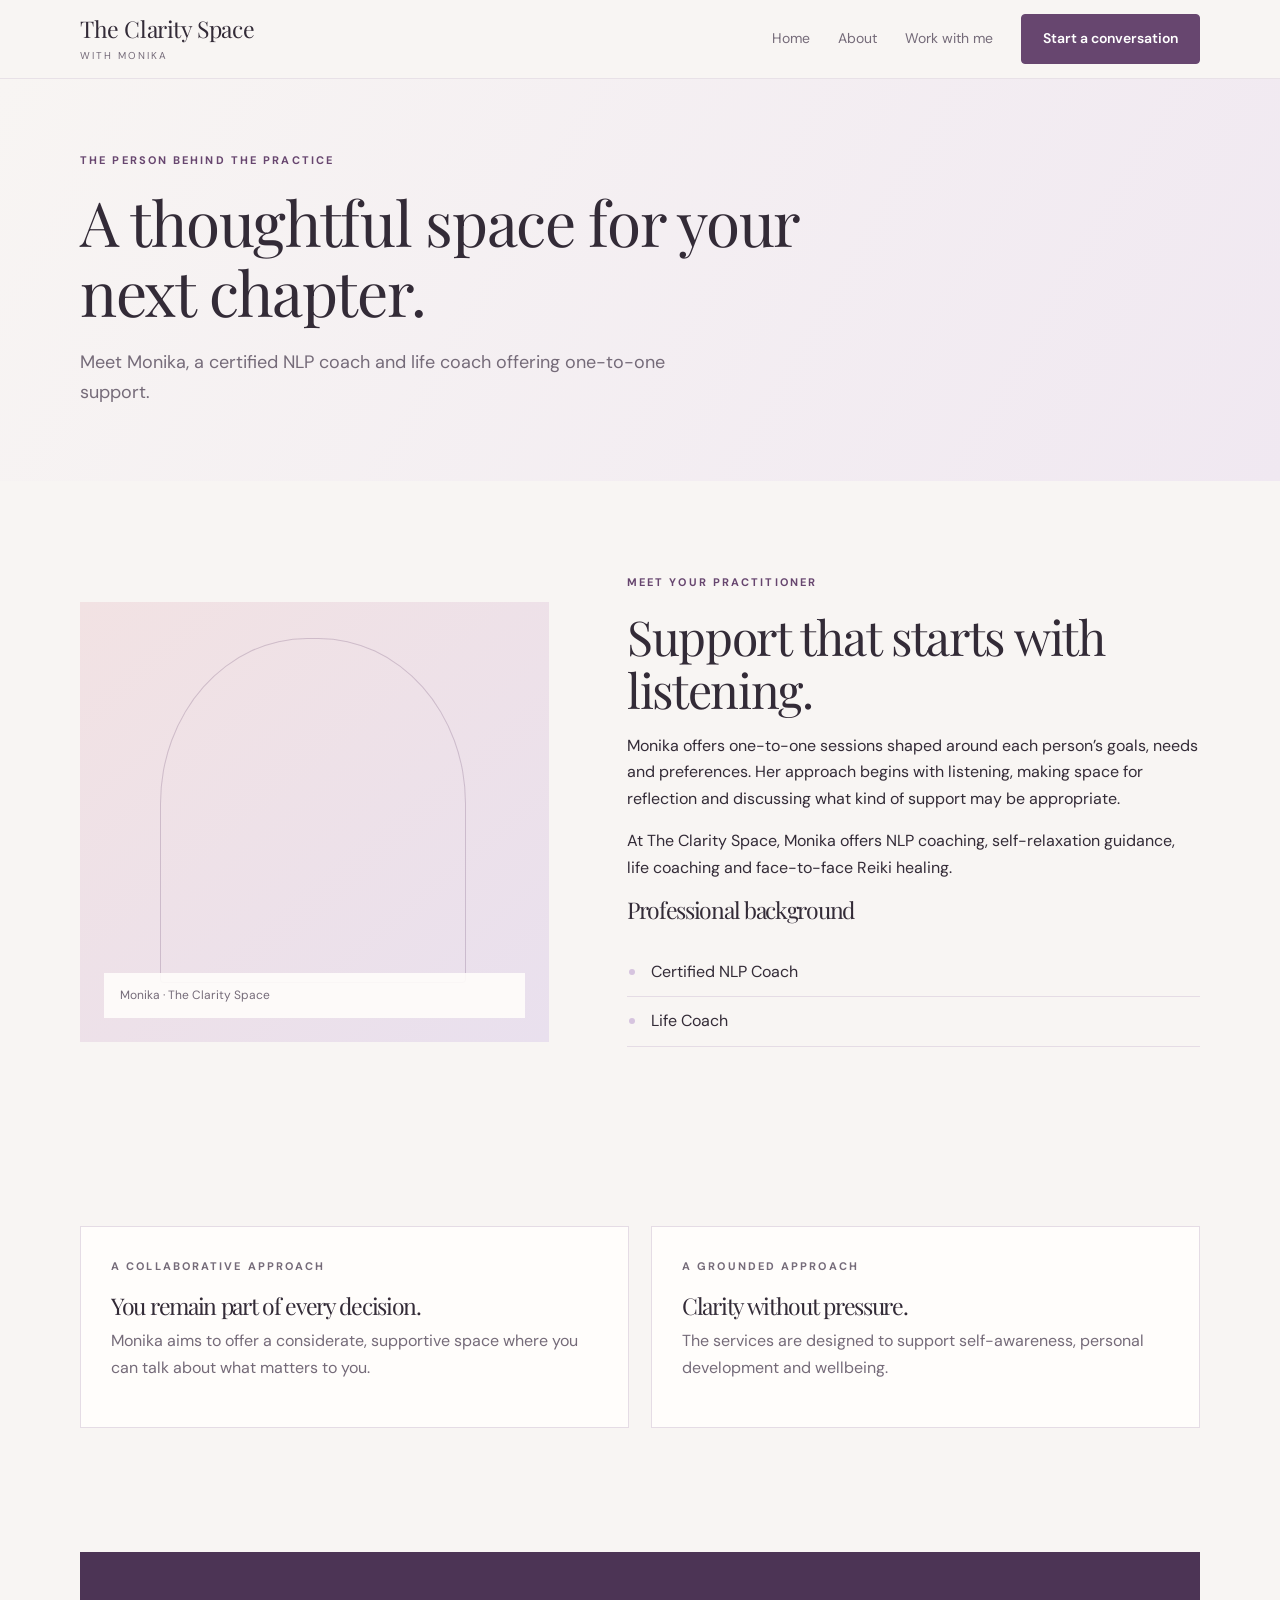
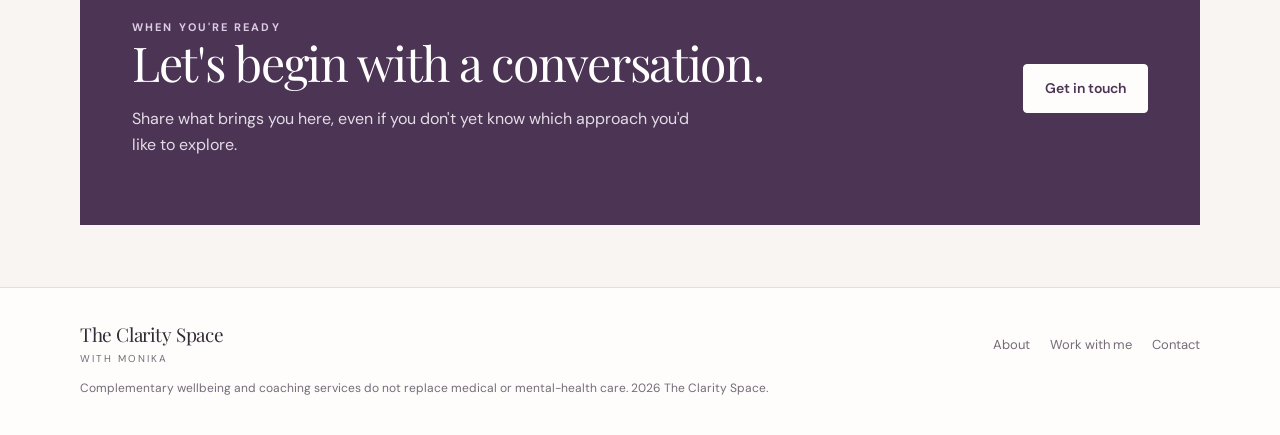
==== commit 43c9eb4d: "updated content" ====
--- a/about.html
+++ b/about.html
@@ -4,8 +4,7 @@
 <head>
     <meta charset="utf-8">
     <meta name="viewport" content="width=device-width, initial-scale=1">
-    <meta name="description"
-        content="Meet Monika and explore her personalised approach to coaching, relaxation and Reiki.">
+    <meta name="description" content="Meet Monika and learn about The Clarity Space and its services.">
     <title>About | The Clarity Space</title>
     <link rel="canonical" href="https://www.example.com/about.html">
     <link rel="stylesheet" href="assets/styles.css">
@@ -16,8 +15,8 @@
         <div class="wrap nav"><a class="brand" href="index.html">The Clarity Space<small>with Monika</small></a><button
                 class="nav-toggle" aria-expanded="false" aria-controls="primary-nav">Menu</button>
             <nav id="primary-nav" class="navlinks"><a href="index.html">Home</a><a href="about.html">About</a><a
-                    href="work-with-me.html">Work with me</a><a href="courses.html">Reiki courses</a><a class="btn"
-                    href="contact.html">Start a conversation</a></nav>
+                    href="work-with-me.html">Work with me</a><a class="btn" href="contact.html">Start a conversation</a>
+            </nav>
         </div>
     </header>
     <main id="main">
@@ -25,8 +24,7 @@
             <div class="wrap">
                 <p class="eyebrow">The person behind the practice</p>
                 <h1 class="serif">A thoughtful space for your next chapter.</h1>
-                <p class="lead">Meet Monika, a coach and practitioner offering personalised support for self-awareness,
-                    balance and personal growth.</p>
+                <p class="lead">Meet Monika, a certified NLP coach and life coach offering one-to-one support.</p>
             </div>
         </section>
         <section class="section">
@@ -40,18 +38,13 @@
                     <p>Monika offers one-to-one sessions shaped around each person’s goals, needs and preferences. Her
                         approach begins with listening, making space for reflection and discussing what kind of support
                         may be appropriate.</p>
-                    <p>The Clarity Space with Monika brings together NLP coaching, hypnosis, life coaching and Reiki.
-                        Rather than following one fixed method for everyone, the intention is to understand each
-                        person's goals and preferences and discuss an approach that feels appropriate.</p>
-                    <h3 class="serif">Training and credentials</h3>
+                    <p>At The Clarity Space, Monika offers NLP coaching, self-relaxation guidance, life coaching and
+                        face-to-face Reiki healing.</p>
+                    <h3 class="serif">Professional background</h3>
                     <ul class="check-list">
                         <li>Certified NLP Coach</li>
-                        <li>Certified Reiki Level 2 Healer / Practitioner</li>
-                        <li>Hypnosis Practitioner</li>
                         <li>Life Coach</li>
                     </ul>
-                    <p class="small">Credential names and issuing organisations should be confirmed before publication.
-                    </p>
                 </div>
             </div>
         </section>
@@ -60,14 +53,13 @@
                 <article class="content-card">
                     <p class="eyebrow">A collaborative approach</p>
                     <h3 class="serif">You remain part of every decision.</h3>
-                    <p>Your goals, comfort, boundaries and preferences matter. We'll discuss the approach before
-                        proceeding, and you can ask questions or decide not to continue.</p>
+                    <p>Monika aims to offer a considerate, supportive space where you can talk about what matters to
+                        you.</p>
                 </article>
                 <article class="content-card">
                     <p class="eyebrow">A grounded approach</p>
                     <h3 class="serif">Clarity without pressure.</h3>
-                    <p>No one method is right for everyone. The aim is to offer a respectful conversation about what you
-                        want to work on and what support may be suitable.</p>
+                    <p>The services are designed to support self-awareness, personal development and wellbeing.</p>
                 </article>
             </div>
         </section>
@@ -88,7 +80,7 @@
         <div class="wrap">
             <div class="footer-inner"><a class="brand" href="index.html">The Clarity Space<small>with Monika</small></a>
                 <div class="footer-links"><a href="about.html">About</a><a href="work-with-me.html">Work with me</a><a
-                        href="courses.html">Reiki courses</a><a href="contact.html">Contact</a></div>
+                        href="contact.html">Contact</a></div>
             </div>
             <p class="footer-note">Complementary wellbeing and coaching services do not replace medical or mental-health
                 care. <span data-year></span> The Clarity Space.</p>
--- a/assets/styles.css
+++ b/assets/styles.css
@@ -254,73 +254,123 @@
     position: relative;
     min-height: 510px;
     display: grid;
-    place-items: center
-}
-
-.art-orb {
+    place-items: center;
+    padding: 20px
+}
+
+.hero-art-inner {
+    position: relative;
+    overflow: hidden;
+    width: min(100%, 500px);
+    height: 470px;
+    background: linear-gradient(145deg, #eee5f0 0%, #f4e8e9 52%, #e7ddec 100%);
+    border-radius: 46% 46% 8px 8px;
+    border: 1px solid rgba(103, 70, 111, .13)
+}
+
+.art-sun {
     position: absolute;
-    border-radius: 50%
-}
-
-.orb-one {
-    width: 390px;
-    height: 390px;
-    background: var(--lavender);
-    top: 22px;
-    right: 10px
-}
-
-.orb-two {
-    width: 230px;
-    height: 230px;
-    background: var(--blush);
-    bottom: 5px;
-    left: 4px;
-    opacity: .94
-}
-
-.art-panel {
-    position: relative;
-    width: min(340px, 80%);
-    min-height: 400px;
-    background: linear-gradient(155deg, #f7edf0, #e7dce9);
-    border: 1px solid rgba(103, 70, 111, .15);
-    border-radius: 48% 48% 8px 8px;
-    display: flex;
-    flex-direction: column;
-    justify-content: flex-end;
-    padding: 28px;
-    box-shadow: 0 24px 60px rgba(72, 48, 76, .08)
-}
-
-.art-panel:before {
-    content: "";
+    width: 245px;
+    height: 245px;
+    border-radius: 50%;
+    background: radial-gradient(circle at 35% 30%, #f8e6d9, #e7cdd9 70%);
+    top: 62px;
+    left: 50%;
+    transform: translateX(-50%);
+    box-shadow: 0 18px 55px rgba(103, 70, 111, .09)
+}
+
+.art-ring {
     position: absolute;
-    inset: 16px;
-    border: 1px solid rgba(103, 70, 111, .2);
-    border-radius: 48% 48% 3px 3px
-}
-
-.art-note {
-    position: relative;
-    background: rgba(255, 253, 251, .8);
-    padding: 18px;
-    border-radius: 3px;
-    backdrop-filter: blur(5px)
-}
-
-.art-note span {
+    border: 1px solid rgba(103, 70, 111, .23);
+    border-radius: 50%;
+    left: 50%;
+    transform: translateX(-50%)
+}
+
+.ring-a {
+    width: 330px;
+    height: 330px;
+    top: 20px
+}
+
+.ring-b {
+    width: 405px;
+    height: 405px;
+    top: -18px;
+    border-color: rgba(103, 70, 111, .13)
+}
+
+.art-ribbon {
+    position: absolute;
+    height: 110px;
+    width: 125%;
+    left: -12%;
+    border: 1px solid rgba(103, 70, 111, .24);
+    border-radius: 50%;
+    transform: rotate(-13deg)
+}
+
+.ribbon-a {
+    top: 245px;
+    background: rgba(255, 255, 255, .12)
+}
+
+.ribbon-b {
+    top: 285px;
+    transform: rotate(12deg);
+    border-color: rgba(167, 126, 159, .32)
+}
+
+.art-word {
+    position: absolute;
+    font-size: 10px;
+    letter-spacing: 2px;
+    color: #72517a;
+    background: rgba(255, 251, 250, .82);
+    padding: 8px 12px;
+    border: 1px solid rgba(103, 70, 111, .12);
+    border-radius: 30px
+}
+
+.art-word-one {
+    top: 92px;
+    left: 11%
+}
+
+.art-word-two {
+    top: 210px;
+    right: 8%
+}
+
+.art-word-three {
+    top: 315px;
+    left: 16%
+}
+
+.art-caption {
+    position: absolute;
+    left: 8%;
+    right: 8%;
+    bottom: 28px;
+    padding: 22px 24px;
+    background: rgba(255, 253, 251, .9);
+    border: 1px solid rgba(103, 70, 111, .1);
+    box-shadow: 0 12px 35px rgba(72, 48, 76, .07)
+}
+
+.art-caption span {
     display: block;
     color: var(--purple);
     font-size: 10px;
-    letter-spacing: 1.7px;
-    text-transform: uppercase;
-    margin-bottom: 5px
-}
-
-.art-note strong {
-    font: 23px var(--serif);
-    font-weight: 400
+    letter-spacing: 1.8px;
+    margin-bottom: 8px
+}
+
+.art-caption strong {
+    font: 27px/1.2 var(--serif);
+    font-weight: 400;
+    color: var(--ink)
 }
 
 .trust-strip {
@@ -600,6 +650,14 @@
 
 .tagline {
     color: var(--muted);
+    font-size: 13px
+}
+
+.notice {
+    padding: 14px 16px;
+    background: #fff8e9;
+    border-left: 3px solid #d8b875;
+    color: #665638;
     font-size: 13px
 }
 
@@ -779,4 +837,191 @@
     .page-hero {
         padding: 52px 0 38px
     }
+}
+
+@media(max-width:820px) {
+    .hero-art {
+        min-height: 390px
+    }
+
+    .hero-art-inner {
+        height: 360px;
+        max-width: 420px
+    }
+
+    .art-sun {
+        width: 190px;
+        height: 190px;
+        top: 45px
+    }
+
+    .ring-a {
+        width: 260px;
+        height: 260px;
+        top: 12px
+    }
+
+    .ring-b {
+        width: 320px;
+        height: 320px;
+        top: -18px
+    }
+
+    .art-ribbon {
+        top: 195px
+    }
+
+    .ribbon-b {
+        top: 225px
+    }
+
+    .art-word-one {
+        top: 70px
+    }
+
+    .art-word-two {
+        top: 160px
+    }
+
+    .art-word-three {
+        top: 235px
+    }
+
+    .art-caption {
+        bottom: 20px;
+        padding: 16px 18px
+    }
+
+    .art-caption strong {
+        font-size: 23px
+    }
+}
+
+/* Contact page: balanced layout without the removed enquiry form */
+.contact-section {
+    padding-top: 58px
+}
+
+.contact-layout {
+    display: grid;
+    grid-template-columns: .9fr 1.1fr;
+    gap: 54px;
+    align-items: stretch;
+    max-width: 1120px
+}
+
+.contact-intro {
+    background: var(--lavender);
+    padding: clamp(34px, 5vw, 58px);
+    display: flex;
+    flex-direction: column;
+    justify-content: center;
+    min-height: 430px
+}
+
+.contact-intro h2 {
+    font-size: clamp(38px, 4vw, 54px);
+    line-height: 1.08;
+    margin: 10px 0 20px
+}
+
+.contact-intro>p:not(.eyebrow) {
+    font-size: 17px;
+    color: #625568;
+    max-width: 360px
+}
+
+.contact-signoff {
+    margin-top: 32px !important;
+    font-family: var(--serif);
+    font-size: 22px !important;
+    color: var(--ink) !important
+}
+
+.contact-signoff span {
+    font-family: var(--sans);
+    font-size: 12px;
+    letter-spacing: 1.5px;
+    text-transform: uppercase;
+    color: var(--muted)
+}
+
+.contact-options {
+    display: grid;
+    grid-template-columns: 1fr 1fr;
+    gap: 16px
+}
+
+.contact-option {
+    min-height: 198px;
+    padding: 25px;
+    background: var(--white);
+    border: 1px solid var(--line);
+    display: flex;
+    flex-direction: column;
+    justify-content: center;
+    gap: 10px;
+    text-decoration: none;
+    transition: transform .2s ease, border-color .2s ease
+}
+
+.contact-option:hover {
+    transform: translateY(-3px);
+    border-color: var(--purple)
+}
+
+.contact-option strong {
+    font-family: var(--serif);
+    font-size: 25px;
+    font-weight: 400;
+    color: var(--ink)
+}
+
+.contact-option>span:last-child {
+    font-size: 14px;
+    color: var(--muted);
+    overflow-wrap: anywhere
+}
+
+.contact-kicker {
+    font-size: 10px;
+    letter-spacing: 1.8px;
+    font-weight: 700;
+    color: var(--purple)
+}
+
+.contact-option-featured {
+    background: #684875;
+    border-color: #684875
+}
+
+.contact-option-featured .contact-kicker,
+.contact-option-featured strong,
+.contact-option-featured>span:last-child {
+    color: #fff
+}
+
+@media(max-width:850px) {
+    .contact-layout {
+        grid-template-columns: 1fr;
+        gap: 22px
+    }
+
+    .contact-intro {
+        min-height: 300px
+    }
+
+    .contact-options {
+        grid-template-columns: 1fr 1fr
+    }
+}
+
+@media(max-width:520px) {
+    .contact-options {
+        grid-template-columns: 1fr
+    }
+
+    .contact-option {
+        min-height: 145px
+    }
 }
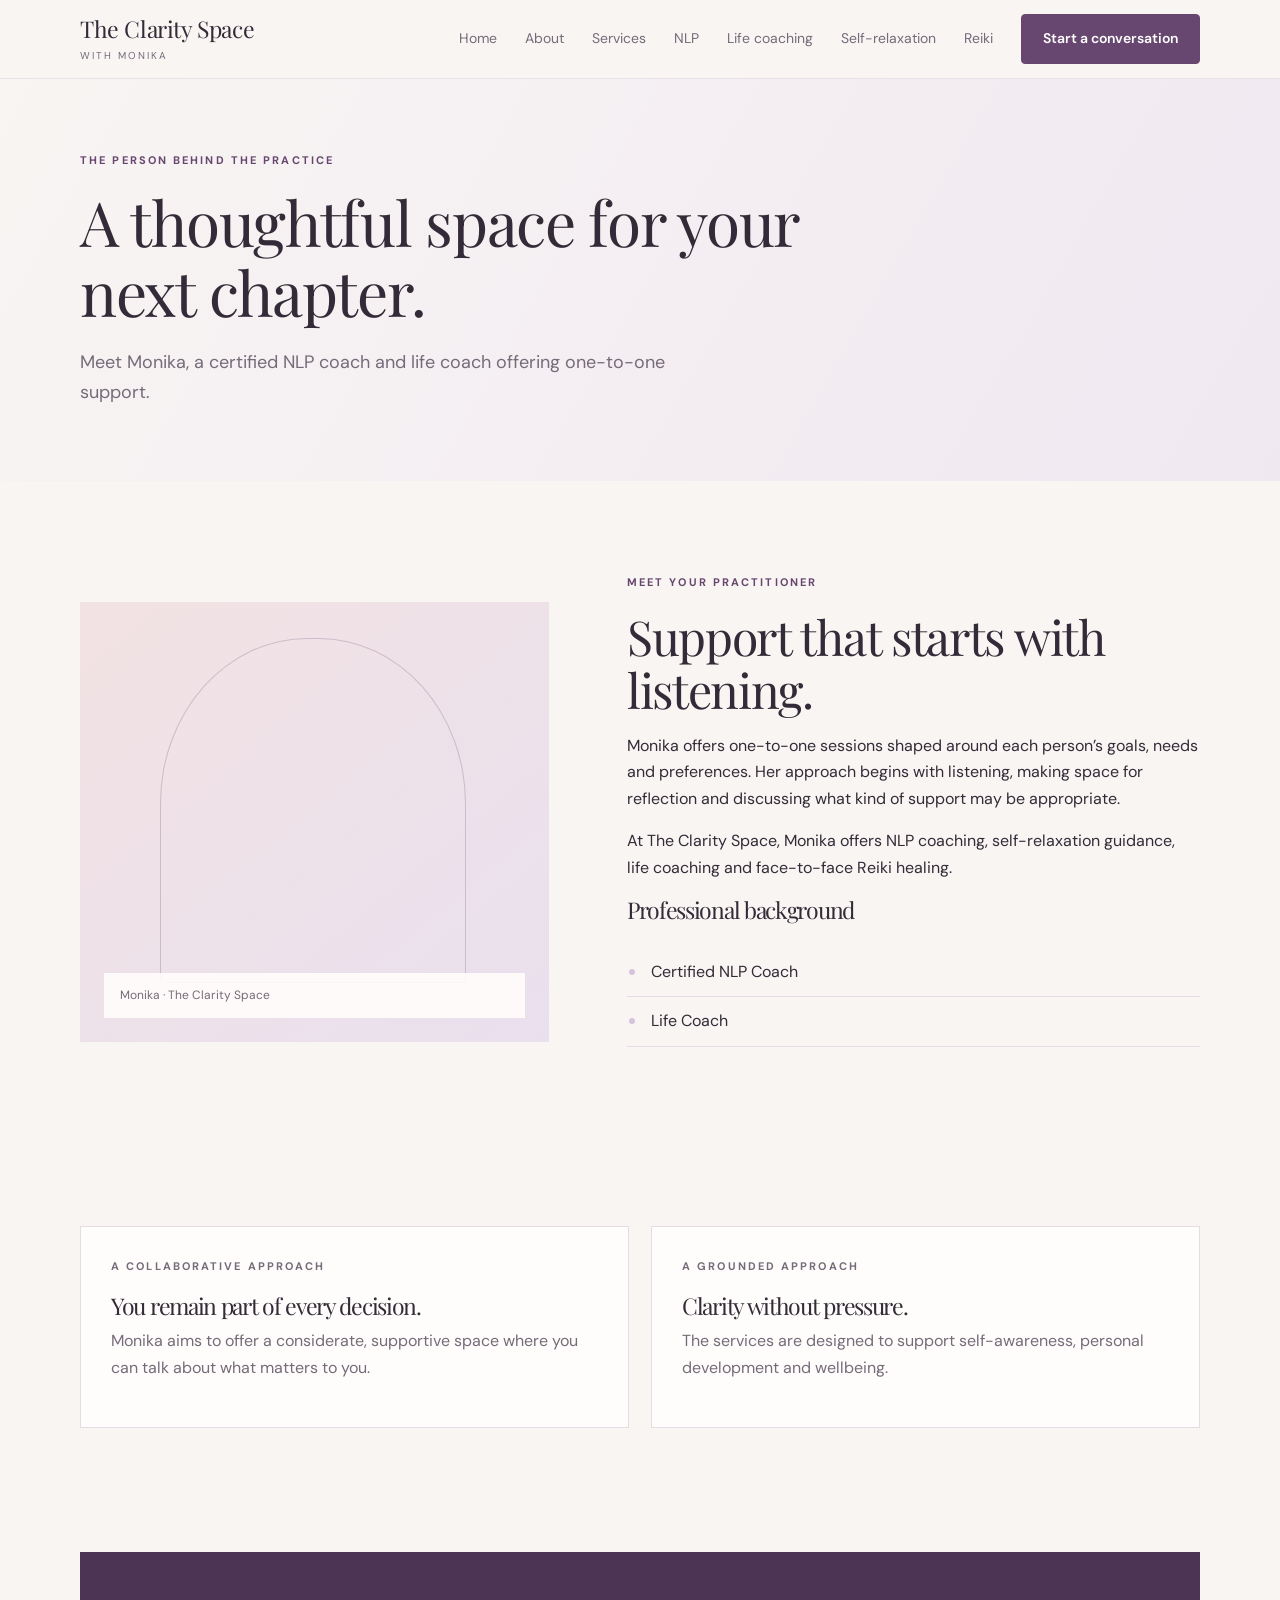
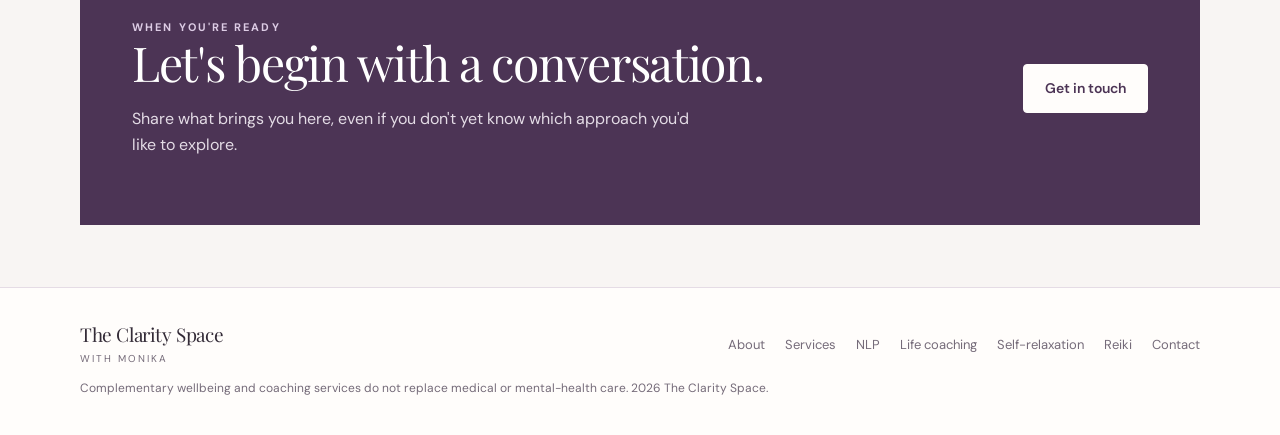
==== commit 893d1d53: "updated content" ====
--- a/about.html
+++ b/about.html
@@ -1,92 +1 @@
-<!doctype html>
-<html lang="en">
-
-<head>
-    <meta charset="utf-8">
-    <meta name="viewport" content="width=device-width, initial-scale=1">
-    <meta name="description" content="Meet Monika and learn about The Clarity Space and its services.">
-    <title>About | The Clarity Space</title>
-    <link rel="canonical" href="https://www.example.com/about.html">
-    <link rel="stylesheet" href="assets/styles.css">
-</head>
-
-<body><a class="skip" href="#main">Skip to content</a>
-    <header class="site-header">
-        <div class="wrap nav"><a class="brand" href="index.html">The Clarity Space<small>with Monika</small></a><button
-                class="nav-toggle" aria-expanded="false" aria-controls="primary-nav">Menu</button>
-            <nav id="primary-nav" class="navlinks"><a href="index.html">Home</a><a href="about.html">About</a><a
-                    href="work-with-me.html">Work with me</a><a class="btn" href="contact.html">Start a conversation</a>
-            </nav>
-        </div>
-    </header>
-    <main id="main">
-        <section class="page-hero">
-            <div class="wrap">
-                <p class="eyebrow">The person behind the practice</p>
-                <h1 class="serif">A thoughtful space for your next chapter.</h1>
-                <p class="lead">Meet Monika, a certified NLP coach and life coach offering one-to-one support.</p>
-            </div>
-        </section>
-        <section class="section">
-            <div class="wrap split">
-                <div class="portrait-placeholder">
-                    <div class="portrait-label">Monika · The Clarity Space</div>
-                </div>
-                <div>
-                    <p class="eyebrow">Meet your practitioner</p>
-                    <h2 class="serif">Support that starts with listening.</h2>
-                    <p>Monika offers one-to-one sessions shaped around each person’s goals, needs and preferences. Her
-                        approach begins with listening, making space for reflection and discussing what kind of support
-                        may be appropriate.</p>
-                    <p>At The Clarity Space, Monika offers NLP coaching, self-relaxation guidance, life coaching and
-                        face-to-face Reiki healing.</p>
-                    <h3 class="serif">Professional background</h3>
-                    <ul class="check-list">
-                        <li>Certified NLP Coach</li>
-                        <li>Life Coach</li>
-                    </ul>
-                </div>
-            </div>
-        </section>
-        <section class="section-tight">
-            <div class="wrap content-grid">
-                <article class="content-card">
-                    <p class="eyebrow">A collaborative approach</p>
-                    <h3 class="serif">You remain part of every decision.</h3>
-                    <p>Monika aims to offer a considerate, supportive space where you can talk about what matters to
-                        you.</p>
-                </article>
-                <article class="content-card">
-                    <p class="eyebrow">A grounded approach</p>
-                    <h3 class="serif">Clarity without pressure.</h3>
-                    <p>The services are designed to support self-awareness, personal development and wellbeing.</p>
-                </article>
-            </div>
-        </section>
-        <section class="section-tight">
-            <div class="wrap">
-                <div class="cta-band">
-                    <div>
-                        <p class="eyebrow">When you're ready</p>
-                        <h2 class="serif">Let's begin with a conversation.</h2>
-                        <p>Share what brings you here, even if you don't yet know which approach you'd like to explore.
-                        </p>
-                    </div><a class="btn" href="contact.html">Get in touch</a>
-                </div>
-            </div>
-        </section>
-    </main>
-    <footer class="footer">
-        <div class="wrap">
-            <div class="footer-inner"><a class="brand" href="index.html">The Clarity Space<small>with Monika</small></a>
-                <div class="footer-links"><a href="about.html">About</a><a href="work-with-me.html">Work with me</a><a
-                        href="contact.html">Contact</a></div>
-            </div>
-            <p class="footer-note">Complementary wellbeing and coaching services do not replace medical or mental-health
-                care. <span data-year></span> The Clarity Space.</p>
-        </div>
-    </footer>
-    <script src="assets/main.js"></script>
-</body>
-
-</html>+<!doctype html><html lang="en"><head><meta charset="utf-8"><meta name="viewport" content="width=device-width, initial-scale=1"><meta name="description" content="Learn about Monika, a certified NLP coach and life coach offering one-to-one support through The Clarity Space."><title>About Monika | The Clarity Space</title><link rel="canonical" href="https://YOUR-DOMAIN-HERE/about.html"><meta name="robots" content="index,follow,max-image-preview:large"><meta property="og:type" content="website"><meta property="og:site_name" content="The Clarity Space with Monika"><meta property="og:title" content="About Monika | The Clarity Space"><meta property="og:description" content="Meet Monika and learn about her coaching and wellbeing practice."><meta property="og:url" content="https://YOUR-DOMAIN-HERE/about.html"><meta name="twitter:card" content="summary"><meta name="twitter:title" content="About Monika | The Clarity Space"><meta name="twitter:description" content="Meet Monika and learn about her coaching and wellbeing practice."><script type="application/ld+json">{"@context": "https://schema.org", "@type": "AboutPage", "name": "About Monika | The Clarity Space", "url": "https://YOUR-DOMAIN-HERE/about.html", "mainEntity": {"@type": "Person", "name": "Monika", "jobTitle": ["Certified NLP Coach", "Life Coach"], "sameAs": ["https://www.instagram.com/monikanlpcoach"]}}</script><link rel="stylesheet" href="assets/styles.css"></head><body><a class="skip" href="#main">Skip to content</a><header class="site-header"><div class="wrap nav"><a class="brand" href="index.html">The Clarity Space<small>with Monika</small></a><button class="nav-toggle" aria-expanded="false" aria-controls="primary-nav">Menu</button><nav id="primary-nav" class="navlinks"><a href="index.html">Home</a><a href="about.html">About</a><a href="work-with-me.html">Services</a><a href="nlp-coaching.html">NLP</a><a href="life-coaching.html">Life coaching</a><a href="self-relaxation.html">Self-relaxation</a><a href="reiki-healing.html">Reiki</a><a class="btn" href="contact.html">Start a conversation</a></nav></div></header><main id="main"><section class="page-hero"><div class="wrap"><p class="eyebrow">The person behind the practice</p><h1 class="serif">A thoughtful space for your next chapter.</h1><p class="lead">Meet Monika, a certified NLP coach and life coach offering one-to-one support.</p></div></section><section class="section"><div class="wrap split"><div class="portrait-placeholder"><div class="portrait-label">Monika · The Clarity Space</div></div><div><p class="eyebrow">Meet your practitioner</p><h2 class="serif">Support that starts with listening.</h2><p>Monika offers one-to-one sessions shaped around each person’s goals, needs and preferences. Her approach begins with listening, making space for reflection and discussing what kind of support may be appropriate.</p><p>At The Clarity Space, Monika offers NLP coaching, self-relaxation guidance, life coaching and face-to-face Reiki healing.</p><h3 class="serif">Professional background</h3><ul class="check-list"><li>Certified NLP Coach</li><li>Life Coach</li></ul></div></div></section><section class="section-tight"><div class="wrap content-grid"><article class="content-card"><p class="eyebrow">A collaborative approach</p><h3 class="serif">You remain part of every decision.</h3><p>Monika aims to offer a considerate, supportive space where you can talk about what matters to you.</p></article><article class="content-card"><p class="eyebrow">A grounded approach</p><h3 class="serif">Clarity without pressure.</h3><p>The services are designed to support self-awareness, personal development and wellbeing.</p></article></div></section><section class="section-tight"><div class="wrap"><div class="cta-band"><div><p class="eyebrow">When you're ready</p><h2 class="serif">Let's begin with a conversation.</h2><p>Share what brings you here, even if you don't yet know which approach you'd like to explore.</p></div><a class="btn" href="contact.html">Get in touch</a></div></div></section></main><footer class="footer"><div class="wrap"><div class="footer-inner"><a class="brand" href="index.html">The Clarity Space<small>with Monika</small></a><div class="footer-links"><a href="about.html">About</a><a href="work-with-me.html">Services</a><a href="nlp-coaching.html">NLP</a><a href="life-coaching.html">Life coaching</a><a href="self-relaxation.html">Self-relaxation</a><a href="reiki-healing.html">Reiki</a><a href="contact.html">Contact</a></div></div><p class="footer-note">Complementary wellbeing and coaching services do not replace medical or mental-health care. <span data-year></span> The Clarity Space.</p></div></footer><script src="assets/main.js"></script></body></html>
--- a/assets/styles.css
+++ b/assets/styles.css
@@ -1,1027 +1,45 @@
+
 @import url('https://fonts.googleapis.com/css2?family=DM+Sans:wght@400;500;600;700&family=Playfair+Display:wght@400;500;600&display=swap');
+:root{--paper:#f8f5f3;--white:#fffdfb;--ink:#332b37;--muted:#756b79;--purple:#67466f;--purple-dark:#4c3455;--lavender:#e9e0ee;--lavender-deep:#d6c4df;--blush:#f2e2e3;--line:#e5dce5;--serif:'Playfair Display',Georgia,serif;--sans:'DM Sans',Arial,sans-serif}
+*{box-sizing:border-box}html{scroll-behavior:smooth}body{margin:0;background:var(--paper);color:var(--ink);font-family:var(--sans);font-size:16px;line-height:1.65}a{color:inherit;text-decoration:none}img{max-width:100%;display:block}button,input,textarea,select{font:inherit}.wrap{width:min(1120px,calc(100% - 40px));margin:auto}.skip{position:absolute;left:-9999px}.skip:focus{left:20px;top:20px;background:white;padding:10px;z-index:10}.site-header{position:sticky;top:0;z-index:5;background:rgba(248,245,243,.94);backdrop-filter:blur(12px);border-bottom:1px solid rgba(229,220,229,.8)}.nav{min-height:78px;display:flex;align-items:center;justify-content:space-between;gap:24px}.brand{font-family:var(--serif);font-size:23px;line-height:1.1;letter-spacing:-.4px}.brand small{display:block;font:10px var(--sans);letter-spacing:2px;text-transform:uppercase;color:var(--muted);margin-top:7px}.navlinks{display:flex;align-items:center;gap:28px;font-size:14px}.navlinks a:not(.btn){color:var(--muted)}.navlinks a:hover{color:var(--purple)}.nav-toggle{display:none;background:none;border:1px solid var(--line);border-radius:999px;padding:8px 13px;color:var(--ink)}.btn{display:inline-flex;align-items:center;justify-content:center;min-height:48px;padding:12px 21px;border-radius:4px;background:var(--purple);color:white;font-size:14px;font-weight:600;border:1px solid var(--purple);transition:background .2s,transform .2s}.btn:hover{background:var(--purple-dark);transform:translateY(-1px)}.btn-outline{background:transparent;color:var(--purple)}.btn-outline:hover{color:white}.eyebrow{font-size:11px;font-weight:700;letter-spacing:2.1px;text-transform:uppercase;color:var(--purple);margin:0 0 18px}.serif{font-family:var(--serif);font-weight:400;letter-spacing:-1.3px;line-height:1.12}h1,h2,h3,p{margin-top:0}h1{font-size:clamp(42px,6vw,72px);margin-bottom:22px}h2{font-size:clamp(32px,4vw,48px);margin-bottom:16px}h3{font-size:23px;line-height:1.25;margin-bottom:10px}.lead{font-size:18px;color:var(--muted);max-width:600px}.small{font-size:13px;color:var(--muted)}.section{padding:92px 0}.section-tight{padding:62px 0}.section-head{max-width:660px;margin-bottom:38px}.section-head.center{text-align:center;margin-left:auto;margin-right:auto}.section-head.center .lead{margin-left:auto;margin-right:auto}.hero{padding:78px 0 86px;overflow:hidden}.hero-grid{display:grid;grid-template-columns:1.08fr .92fr;gap:70px;align-items:center}.hero-copy{padding:24px 0}.hero-actions{display:flex;flex-wrap:wrap;gap:12px;margin-top:28px}.hero-art{position:relative;min-height:510px;display:grid;place-items:center;padding:20px}
+.hero-art-inner{position:relative;overflow:hidden;width:min(100%,500px);height:470px;background:linear-gradient(145deg,#eee5f0 0%,#f4e8e9 52%,#e7ddec 100%);border-radius:46% 46% 8px 8px;border:1px solid rgba(103,70,111,.13)}
+.art-sun{position:absolute;width:245px;height:245px;border-radius:50%;background:radial-gradient(circle at 35% 30%,#f8e6d9,#e7cdd9 70%);top:62px;left:50%;transform:translateX(-50%);box-shadow:0 18px 55px rgba(103,70,111,.09)}
+.art-ring{position:absolute;border:1px solid rgba(103,70,111,.23);border-radius:50%;left:50%;transform:translateX(-50%)}
+.ring-a{width:330px;height:330px;top:20px}.ring-b{width:405px;height:405px;top:-18px;border-color:rgba(103,70,111,.13)}
+.art-ribbon{position:absolute;height:110px;width:125%;left:-12%;border:1px solid rgba(103,70,111,.24);border-radius:50%;transform:rotate(-13deg)}
+.ribbon-a{top:245px;background:rgba(255,255,255,.12)}.ribbon-b{top:285px;transform:rotate(12deg);border-color:rgba(167,126,159,.32)}
+.art-word{position:absolute;font-size:10px;letter-spacing:2px;color:#72517a;background:rgba(255,251,250,.82);padding:8px 12px;border:1px solid rgba(103,70,111,.12);border-radius:30px}
+.art-word-one{top:92px;left:11%}.art-word-two{top:210px;right:8%}.art-word-three{top:315px;left:16%}
+.art-caption{position:absolute;left:8%;right:8%;bottom:28px;padding:22px 24px;background:rgba(255,253,251,.9);border:1px solid rgba(103,70,111,.1);box-shadow:0 12px 35px rgba(72,48,76,.07)}
+.art-caption span{display:block;color:var(--purple);font-size:10px;letter-spacing:1.8px;margin-bottom:8px}
+.art-caption strong{font:27px/1.2 var(--serif);font-weight:400;color:var(--ink)}
+.trust-strip{background:var(--white);border-top:1px solid var(--line);border-bottom:1px solid var(--line)}.trust-inner{display:flex;align-items:center;justify-content:center;gap:24px;flex-wrap:wrap;padding:20px 0;color:var(--muted);font-size:13px}.dot{width:4px;height:4px;border-radius:50%;background:var(--lavender-deep)}.session-price{margin-top:26px;padding:22px 26px;background:var(--lavender);border:1px solid var(--line);display:flex;align-items:center;justify-content:space-between;gap:24px}.session-price .eyebrow{margin:0 0 3px}.session-price-main{margin:0;display:flex;align-items:baseline;gap:10px;color:var(--purple-dark)}.session-price-main strong{font-family:var(--serif);font-size:36px;font-weight:400;line-height:1.1}.session-price-main span{font-size:15px}.session-price-note{max-width:390px;margin:0;color:#625568;font-size:13px}.approach-grid{display:grid;grid-template-columns:repeat(4,1fr);gap:14px}.approach-card{padding:26px 22px 24px;background:var(--white);border:1px solid var(--line);min-height:255px;display:flex;flex-direction:column}.approach-card:nth-child(2),.approach-card:nth-child(4){background:#f5edf4}.card-number{font-size:11px;letter-spacing:1.5px;color:var(--purple);margin-bottom:28px}.approach-card p{font-size:14px;color:var(--muted);margin-bottom:18px}.text-link{margin-top:auto;color:var(--purple);font-size:13px;font-weight:700;border-bottom:1px solid var(--lavender-deep);padding-bottom:3px;align-self:flex-start}.split{display:grid;grid-template-columns:.9fr 1.1fr;gap:78px;align-items:center}.portrait-placeholder{min-height:440px;background:linear-gradient(140deg,var(--blush),var(--lavender));position:relative;display:flex;align-items:flex-end;padding:24px}.portrait-placeholder:before{content:"";position:absolute;width:65%;height:78%;left:17%;top:8%;border:1px solid rgba(103,70,111,.24);border-radius:48% 48% 4px 4px}.portrait-label{position:relative;background:rgba(255,253,251,.9);padding:13px 16px;font-size:12px;color:var(--muted);width:100%}.check-list{padding:0;list-style:none;margin:25px 0}.check-list li{padding:11px 0 11px 24px;border-bottom:1px solid var(--line);position:relative}.check-list li:before{content:"";position:absolute;width:6px;height:6px;background:var(--lavender-deep);border-radius:50%;left:2px;top:21px}.process-grid{display:grid;grid-template-columns:repeat(3,1fr);gap:26px}.process-step{border-top:1px solid var(--lavender-deep);padding-top:20px}.process-step .num{font-size:11px;color:var(--purple);letter-spacing:1.5px;margin-bottom:16px}.process-step p{font-size:14px;color:var(--muted)}.course-band{background:var(--lavender);padding:54px;border-radius:4px;display:flex;align-items:center;justify-content:space-between;gap:36px}.course-band p{max-width:600px;color:#625568;margin-bottom:0}.cta-band{background:var(--purple-dark);color:white;padding:66px 52px;display:flex;align-items:center;justify-content:space-between;gap:32px}.cta-band .eyebrow{color:#ddcce5}.cta-band p{color:#e4dce6;max-width:580px;margin-bottom:0}.cta-band .btn{background:var(--white);color:var(--purple-dark);border-color:var(--white)}.cta-band .btn:hover{background:var(--blush)}.page-hero{padding:72px 0 56px;background:linear-gradient(120deg,var(--paper),#f0e8f1)}.page-hero h1{font-size:clamp(42px,5vw,62px);max-width:820px}.content-grid{display:grid;grid-template-columns:1fr 1fr;gap:22px}.content-card{padding:30px;background:var(--white);border:1px solid var(--line)}.content-card p{color:var(--muted)}.form-frame{width:100%;min-height:950px;border:0;background:var(--white)}.contact-grid{display:grid;grid-template-columns:.7fr 1.3fr;gap:42px;align-items:start}.contact-note{background:var(--lavender);padding:28px}.contact-note p{color:#625568}.footer{padding:36px 0;border-top:1px solid var(--line);background:var(--white)}.footer-inner{display:flex;justify-content:space-between;gap:24px;align-items:center}.footer-links{display:flex;gap:20px;flex-wrap:wrap;font-size:13px;color:var(--muted)}.footer .brand{font-size:19px}.footer-note{font-size:12px;color:var(--muted);margin:14px 0 0}.tagline{color:var(--muted);font-size:13px}.notice{padding:14px 16px;background:#fff8e9;border-left:3px solid #d8b875;color:#665638;font-size:13px}.faq{border-top:1px solid var(--line);padding:20px 0}.faq h3{font-size:19px}.faq p{color:var(--muted);margin-bottom:0}
+@media(max-width:850px){.hero-grid,.split,.contact-grid{grid-template-columns:1fr;gap:34px}.hero{padding-top:45px}.hero-art{min-height:390px}.orb-one{width:300px;height:300px}.orb-two{width:180px;height:180px}.art-panel{min-height:320px}.approach-grid{grid-template-columns:repeat(2,1fr)}.course-band,.cta-band{padding:36px;align-items:flex-start;flex-direction:column}.process-grid{gap:18px}.portrait-placeholder{min-height:360px}.section{padding:68px 0}}
+@media(max-width:620px){.wrap{width:min(100% - 30px,1120px)}.nav{min-height:70px}.nav-toggle{display:block}.navlinks{display:none;position:absolute;top:69px;left:0;right:0;padding:20px;background:var(--paper);border-bottom:1px solid var(--line);flex-direction:column;align-items:stretch;gap:16px}.navlinks.open{display:flex}.navlinks .btn{width:100%}.brand{font-size:21px}.hero h1{font-size:44px}.lead{font-size:16px}.hero-art{min-height:320px}.orb-one{width:245px;height:245px;right:0}.orb-two{width:145px;height:145px}.art-panel{width:75%;min-height:280px;padding:20px}.art-note strong{font-size:20px}.approach-grid,.content-grid,.process-grid{grid-template-columns:1fr}.approach-card{min-height:auto}.card-number{margin-bottom:18px}.section{padding:58px 0}.section-tight{padding:44px 0}.course-band,.cta-band{padding:28px 23px}.session-price{align-items:flex-start;flex-direction:column;gap:8px}.footer-inner{align-items:flex-start;flex-direction:column}.page-hero{padding:52px 0 38px}}
 
-:root {
-    --paper: #f8f5f3;
-    --white: #fffdfb;
-    --ink: #332b37;
-    --muted: #756b79;
-    --purple: #67466f;
-    --purple-dark: #4c3455;
-    --lavender: #e9e0ee;
-    --lavender-deep: #d6c4df;
-    --blush: #f2e2e3;
-    --line: #e5dce5;
-    --serif: 'Playfair Display', Georgia, serif;
-    --sans: 'DM Sans', Arial, sans-serif
-}
-
-* {
-    box-sizing: border-box
-}
-
-html {
-    scroll-behavior: smooth
-}
-
-body {
-    margin: 0;
-    background: var(--paper);
-    color: var(--ink);
-    font-family: var(--sans);
-    font-size: 16px;
-    line-height: 1.65
-}
-
-a {
-    color: inherit;
-    text-decoration: none
-}
-
-img {
-    max-width: 100%;
-    display: block
-}
-
-button,
-input,
-textarea,
-select {
-    font: inherit
-}
-
-.wrap {
-    width: min(1120px, calc(100% - 40px));
-    margin: auto
-}
-
-.skip {
-    position: absolute;
-    left: -9999px
-}
-
-.skip:focus {
-    left: 20px;
-    top: 20px;
-    background: white;
-    padding: 10px;
-    z-index: 10
-}
-
-.site-header {
-    position: sticky;
-    top: 0;
-    z-index: 5;
-    background: rgba(248, 245, 243, .94);
-    backdrop-filter: blur(12px);
-    border-bottom: 1px solid rgba(229, 220, 229, .8)
-}
-
-.nav {
-    min-height: 78px;
-    display: flex;
-    align-items: center;
-    justify-content: space-between;
-    gap: 24px
-}
-
-.brand {
-    font-family: var(--serif);
-    font-size: 23px;
-    line-height: 1.1;
-    letter-spacing: -.4px
-}
-
-.brand small {
-    display: block;
-    font: 10px var(--sans);
-    letter-spacing: 2px;
-    text-transform: uppercase;
-    color: var(--muted);
-    margin-top: 7px
-}
-
-.navlinks {
-    display: flex;
-    align-items: center;
-    gap: 28px;
-    font-size: 14px
-}
-
-.navlinks a:not(.btn) {
-    color: var(--muted)
-}
-
-.navlinks a:hover {
-    color: var(--purple)
-}
-
-.nav-toggle {
-    display: none;
-    background: none;
-    border: 1px solid var(--line);
-    border-radius: 999px;
-    padding: 8px 13px;
-    color: var(--ink)
-}
-
-.btn {
-    display: inline-flex;
-    align-items: center;
-    justify-content: center;
-    min-height: 48px;
-    padding: 12px 21px;
-    border-radius: 4px;
-    background: var(--purple);
-    color: white;
-    font-size: 14px;
-    font-weight: 600;
-    border: 1px solid var(--purple);
-    transition: background .2s, transform .2s
-}
-
-.btn:hover {
-    background: var(--purple-dark);
-    transform: translateY(-1px)
-}
-
-.btn-outline {
-    background: transparent;
-    color: var(--purple)
-}
-
-.btn-outline:hover {
-    color: white
-}
-
-.eyebrow {
-    font-size: 11px;
-    font-weight: 700;
-    letter-spacing: 2.1px;
-    text-transform: uppercase;
-    color: var(--purple);
-    margin: 0 0 18px
-}
-
-.serif {
-    font-family: var(--serif);
-    font-weight: 400;
-    letter-spacing: -1.3px;
-    line-height: 1.12
-}
-
-h1,
-h2,
-h3,
-p {
-    margin-top: 0
-}
-
-h1 {
-    font-size: clamp(42px, 6vw, 72px);
-    margin-bottom: 22px
-}
-
-h2 {
-    font-size: clamp(32px, 4vw, 48px);
-    margin-bottom: 16px
-}
-
-h3 {
-    font-size: 23px;
-    line-height: 1.25;
-    margin-bottom: 10px
-}
-
-.lead {
-    font-size: 18px;
-    color: var(--muted);
-    max-width: 600px
-}
-
-.small {
-    font-size: 13px;
-    color: var(--muted)
-}
-
-.section {
-    padding: 92px 0
-}
-
-.section-tight {
-    padding: 62px 0
-}
-
-.section-head {
-    max-width: 660px;
-    margin-bottom: 38px
-}
-
-.section-head.center {
-    text-align: center;
-    margin-left: auto;
-    margin-right: auto
-}
-
-.section-head.center .lead {
-    margin-left: auto;
-    margin-right: auto
-}
-
-.hero {
-    padding: 78px 0 86px;
-    overflow: hidden
-}
-
-.hero-grid {
-    display: grid;
-    grid-template-columns: 1.08fr .92fr;
-    gap: 70px;
-    align-items: center
-}
-
-.hero-copy {
-    padding: 24px 0
-}
-
-.hero-actions {
-    display: flex;
-    flex-wrap: wrap;
-    gap: 12px;
-    margin-top: 28px
-}
-
-.hero-art {
-    position: relative;
-    min-height: 510px;
-    display: grid;
-    place-items: center;
-    padding: 20px
-}
-
-.hero-art-inner {
-    position: relative;
-    overflow: hidden;
-    width: min(100%, 500px);
-    height: 470px;
-    background: linear-gradient(145deg, #eee5f0 0%, #f4e8e9 52%, #e7ddec 100%);
-    border-radius: 46% 46% 8px 8px;
-    border: 1px solid rgba(103, 70, 111, .13)
-}
-
-.art-sun {
-    position: absolute;
-    width: 245px;
-    height: 245px;
-    border-radius: 50%;
-    background: radial-gradient(circle at 35% 30%, #f8e6d9, #e7cdd9 70%);
-    top: 62px;
-    left: 50%;
-    transform: translateX(-50%);
-    box-shadow: 0 18px 55px rgba(103, 70, 111, .09)
-}
-
-.art-ring {
-    position: absolute;
-    border: 1px solid rgba(103, 70, 111, .23);
-    border-radius: 50%;
-    left: 50%;
-    transform: translateX(-50%)
-}
-
-.ring-a {
-    width: 330px;
-    height: 330px;
-    top: 20px
-}
-
-.ring-b {
-    width: 405px;
-    height: 405px;
-    top: -18px;
-    border-color: rgba(103, 70, 111, .13)
-}
-
-.art-ribbon {
-    position: absolute;
-    height: 110px;
-    width: 125%;
-    left: -12%;
-    border: 1px solid rgba(103, 70, 111, .24);
-    border-radius: 50%;
-    transform: rotate(-13deg)
-}
-
-.ribbon-a {
-    top: 245px;
-    background: rgba(255, 255, 255, .12)
-}
-
-.ribbon-b {
-    top: 285px;
-    transform: rotate(12deg);
-    border-color: rgba(167, 126, 159, .32)
-}
-
-.art-word {
-    position: absolute;
-    font-size: 10px;
-    letter-spacing: 2px;
-    color: #72517a;
-    background: rgba(255, 251, 250, .82);
-    padding: 8px 12px;
-    border: 1px solid rgba(103, 70, 111, .12);
-    border-radius: 30px
-}
-
-.art-word-one {
-    top: 92px;
-    left: 11%
-}
-
-.art-word-two {
-    top: 210px;
-    right: 8%
-}
-
-.art-word-three {
-    top: 315px;
-    left: 16%
-}
-
-.art-caption {
-    position: absolute;
-    left: 8%;
-    right: 8%;
-    bottom: 28px;
-    padding: 22px 24px;
-    background: rgba(255, 253, 251, .9);
-    border: 1px solid rgba(103, 70, 111, .1);
-    box-shadow: 0 12px 35px rgba(72, 48, 76, .07)
-}
-
-.art-caption span {
-    display: block;
-    color: var(--purple);
-    font-size: 10px;
-    letter-spacing: 1.8px;
-    margin-bottom: 8px
-}
-
-.art-caption strong {
-    font: 27px/1.2 var(--serif);
-    font-weight: 400;
-    color: var(--ink)
-}
-
-.trust-strip {
-    background: var(--white);
-    border-top: 1px solid var(--line);
-    border-bottom: 1px solid var(--line)
-}
-
-.trust-inner {
-    display: flex;
-    align-items: center;
-    justify-content: center;
-    gap: 24px;
-    flex-wrap: wrap;
-    padding: 20px 0;
-    color: var(--muted);
-    font-size: 13px
-}
-
-.dot {
-    width: 4px;
-    height: 4px;
-    border-radius: 50%;
-    background: var(--lavender-deep)
-}
-
-.approach-grid {
-    display: grid;
-    grid-template-columns: repeat(4, 1fr);
-    gap: 14px
-}
-
-.approach-card {
-    padding: 26px 22px 24px;
-    background: var(--white);
-    border: 1px solid var(--line);
-    min-height: 255px;
-    display: flex;
-    flex-direction: column
-}
-
-.approach-card:nth-child(2),
-.approach-card:nth-child(4) {
-    background: #f5edf4
-}
-
-.card-number {
-    font-size: 11px;
-    letter-spacing: 1.5px;
-    color: var(--purple);
-    margin-bottom: 28px
-}
-
-.approach-card p {
-    font-size: 14px;
-    color: var(--muted);
-    margin-bottom: 18px
-}
-
-.text-link {
-    margin-top: auto;
-    color: var(--purple);
-    font-size: 13px;
-    font-weight: 700;
-    border-bottom: 1px solid var(--lavender-deep);
-    padding-bottom: 3px;
-    align-self: flex-start
-}
-
-.split {
-    display: grid;
-    grid-template-columns: .9fr 1.1fr;
-    gap: 78px;
-    align-items: center
-}
-
-.portrait-placeholder {
-    min-height: 440px;
-    background: linear-gradient(140deg, var(--blush), var(--lavender));
-    position: relative;
-    display: flex;
-    align-items: flex-end;
-    padding: 24px
-}
-
-.portrait-placeholder:before {
-    content: "";
-    position: absolute;
-    width: 65%;
-    height: 78%;
-    left: 17%;
-    top: 8%;
-    border: 1px solid rgba(103, 70, 111, .24);
-    border-radius: 48% 48% 4px 4px
-}
-
-.portrait-label {
-    position: relative;
-    background: rgba(255, 253, 251, .9);
-    padding: 13px 16px;
-    font-size: 12px;
-    color: var(--muted);
-    width: 100%
-}
-
-.check-list {
-    padding: 0;
-    list-style: none;
-    margin: 25px 0
-}
-
-.check-list li {
-    padding: 11px 0 11px 24px;
-    border-bottom: 1px solid var(--line);
-    position: relative
-}
-
-.check-list li:before {
-    content: "";
-    position: absolute;
-    width: 6px;
-    height: 6px;
-    background: var(--lavender-deep);
-    border-radius: 50%;
-    left: 2px;
-    top: 21px
-}
-
-.process-grid {
-    display: grid;
-    grid-template-columns: repeat(3, 1fr);
-    gap: 26px
-}
-
-.process-step {
-    border-top: 1px solid var(--lavender-deep);
-    padding-top: 20px
-}
-
-.process-step .num {
-    font-size: 11px;
-    color: var(--purple);
-    letter-spacing: 1.5px;
-    margin-bottom: 16px
-}
-
-.process-step p {
-    font-size: 14px;
-    color: var(--muted)
-}
-
-.course-band {
-    background: var(--lavender);
-    padding: 54px;
-    border-radius: 4px;
-    display: flex;
-    align-items: center;
-    justify-content: space-between;
-    gap: 36px
-}
-
-.course-band p {
-    max-width: 600px;
-    color: #625568;
-    margin-bottom: 0
-}
-
-.cta-band {
-    background: var(--purple-dark);
-    color: white;
-    padding: 66px 52px;
-    display: flex;
-    align-items: center;
-    justify-content: space-between;
-    gap: 32px
-}
-
-.cta-band .eyebrow {
-    color: #ddcce5
-}
-
-.cta-band p {
-    color: #e4dce6;
-    max-width: 580px;
-    margin-bottom: 0
-}
-
-.cta-band .btn {
-    background: var(--white);
-    color: var(--purple-dark);
-    border-color: var(--white)
-}
-
-.cta-band .btn:hover {
-    background: var(--blush)
-}
-
-.page-hero {
-    padding: 72px 0 56px;
-    background: linear-gradient(120deg, var(--paper), #f0e8f1)
-}
-
-.page-hero h1 {
-    font-size: clamp(42px, 5vw, 62px);
-    max-width: 820px
-}
-
-.content-grid {
-    display: grid;
-    grid-template-columns: 1fr 1fr;
-    gap: 22px
-}
-
-.content-card {
-    padding: 30px;
-    background: var(--white);
-    border: 1px solid var(--line)
-}
-
-.content-card p {
-    color: var(--muted)
-}
-
-.form-frame {
-    width: 100%;
-    min-height: 950px;
-    border: 0;
-    background: var(--white)
-}
-
-.contact-grid {
-    display: grid;
-    grid-template-columns: .7fr 1.3fr;
-    gap: 42px;
-    align-items: start
-}
-
-.contact-note {
-    background: var(--lavender);
-    padding: 28px
-}
-
-.contact-note p {
-    color: #625568
-}
-
-.footer {
-    padding: 36px 0;
-    border-top: 1px solid var(--line);
-    background: var(--white)
-}
-
-.footer-inner {
-    display: flex;
-    justify-content: space-between;
-    gap: 24px;
-    align-items: center
-}
-
-.footer-links {
-    display: flex;
-    gap: 20px;
-    flex-wrap: wrap;
-    font-size: 13px;
-    color: var(--muted)
-}
-
-.footer .brand {
-    font-size: 19px
-}
-
-.footer-note {
-    font-size: 12px;
-    color: var(--muted);
-    margin: 14px 0 0
-}
-
-.tagline {
-    color: var(--muted);
-    font-size: 13px
-}
-
-.notice {
-    padding: 14px 16px;
-    background: #fff8e9;
-    border-left: 3px solid #d8b875;
-    color: #665638;
-    font-size: 13px
-}
-
-.faq {
-    border-top: 1px solid var(--line);
-    padding: 20px 0
-}
-
-.faq h3 {
-    font-size: 19px
-}
-
-.faq p {
-    color: var(--muted);
-    margin-bottom: 0
-}
-
-@media(max-width:850px) {
-
-    .hero-grid,
-    .split,
-    .contact-grid {
-        grid-template-columns: 1fr;
-        gap: 34px
-    }
-
-    .hero {
-        padding-top: 45px
-    }
-
-    .hero-art {
-        min-height: 390px
-    }
-
-    .orb-one {
-        width: 300px;
-        height: 300px
-    }
-
-    .orb-two {
-        width: 180px;
-        height: 180px
-    }
-
-    .art-panel {
-        min-height: 320px
-    }
-
-    .approach-grid {
-        grid-template-columns: repeat(2, 1fr)
-    }
-
-    .course-band,
-    .cta-band {
-        padding: 36px;
-        align-items: flex-start;
-        flex-direction: column
-    }
-
-    .process-grid {
-        gap: 18px
-    }
-
-    .portrait-placeholder {
-        min-height: 360px
-    }
-
-    .section {
-        padding: 68px 0
-    }
-}
-
-@media(max-width:620px) {
-    .wrap {
-        width: min(100% - 30px, 1120px)
-    }
-
-    .nav {
-        min-height: 70px
-    }
-
-    .nav-toggle {
-        display: block
-    }
-
-    .navlinks {
-        display: none;
-        position: absolute;
-        top: 69px;
-        left: 0;
-        right: 0;
-        padding: 20px;
-        background: var(--paper);
-        border-bottom: 1px solid var(--line);
-        flex-direction: column;
-        align-items: stretch;
-        gap: 16px
-    }
-
-    .navlinks.open {
-        display: flex
-    }
-
-    .navlinks .btn {
-        width: 100%
-    }
-
-    .brand {
-        font-size: 21px
-    }
-
-    .hero h1 {
-        font-size: 44px
-    }
-
-    .lead {
-        font-size: 16px
-    }
-
-    .hero-art {
-        min-height: 320px
-    }
-
-    .orb-one {
-        width: 245px;
-        height: 245px;
-        right: 0
-    }
-
-    .orb-two {
-        width: 145px;
-        height: 145px
-    }
-
-    .art-panel {
-        width: 75%;
-        min-height: 280px;
-        padding: 20px
-    }
-
-    .art-note strong {
-        font-size: 20px
-    }
-
-    .approach-grid,
-    .content-grid,
-    .process-grid {
-        grid-template-columns: 1fr
-    }
-
-    .approach-card {
-        min-height: auto
-    }
-
-    .card-number {
-        margin-bottom: 18px
-    }
-
-    .section {
-        padding: 58px 0
-    }
-
-    .section-tight {
-        padding: 44px 0
-    }
-
-    .course-band,
-    .cta-band {
-        padding: 28px 23px
-    }
-
-    .footer-inner {
-        align-items: flex-start;
-        flex-direction: column
-    }
-
-    .page-hero {
-        padding: 52px 0 38px
-    }
-}
-
-@media(max-width:820px) {
-    .hero-art {
-        min-height: 390px
-    }
-
-    .hero-art-inner {
-        height: 360px;
-        max-width: 420px
-    }
-
-    .art-sun {
-        width: 190px;
-        height: 190px;
-        top: 45px
-    }
-
-    .ring-a {
-        width: 260px;
-        height: 260px;
-        top: 12px
-    }
-
-    .ring-b {
-        width: 320px;
-        height: 320px;
-        top: -18px
-    }
-
-    .art-ribbon {
-        top: 195px
-    }
-
-    .ribbon-b {
-        top: 225px
-    }
-
-    .art-word-one {
-        top: 70px
-    }
-
-    .art-word-two {
-        top: 160px
-    }
-
-    .art-word-three {
-        top: 235px
-    }
-
-    .art-caption {
-        bottom: 20px;
-        padding: 16px 18px
-    }
-
-    .art-caption strong {
-        font-size: 23px
-    }
-}
+@media(max-width:820px){.hero-art{min-height:390px}.hero-art-inner{height:360px;max-width:420px}.art-sun{width:190px;height:190px;top:45px}.ring-a{width:260px;height:260px;top:12px}.ring-b{width:320px;height:320px;top:-18px}.art-ribbon{top:195px}.ribbon-b{top:225px}.art-word-one{top:70px}.art-word-two{top:160px}.art-word-three{top:235px}.art-caption{bottom:20px;padding:16px 18px}.art-caption strong{font-size:23px}}
 
 /* Contact page: balanced layout without the removed enquiry form */
-.contact-section {
-    padding-top: 58px
-}
+.contact-section{padding-top:58px}
+.contact-layout{display:grid;grid-template-columns:.9fr 1.1fr;gap:54px;align-items:stretch;max-width:1120px}
+.contact-intro{background:var(--lavender);padding:clamp(34px,5vw,58px);display:flex;flex-direction:column;justify-content:center;min-height:430px}
+.contact-intro h2{font-size:clamp(38px,4vw,54px);line-height:1.08;margin:10px 0 20px}
+.contact-intro>p:not(.eyebrow){font-size:17px;color:#625568;max-width:360px}
+.contact-signoff{margin-top:32px!important;font-family:var(--serif);font-size:22px!important;color:var(--ink)!important}
+.contact-signoff span{font-family:var(--sans);font-size:12px;letter-spacing:1.5px;text-transform:uppercase;color:var(--muted)}
+.contact-options{display:grid;grid-template-columns:1fr 1fr;gap:16px}
+.contact-option{min-height:198px;padding:25px;background:var(--white);border:1px solid var(--line);display:flex;flex-direction:column;justify-content:center;gap:10px;text-decoration:none;transition:transform .2s ease,border-color .2s ease}
+.contact-option:hover{transform:translateY(-3px);border-color:var(--purple)}
+.contact-option strong{font-family:var(--serif);font-size:25px;font-weight:400;color:var(--ink)}
+.contact-option>span:last-child{font-size:14px;color:var(--muted);overflow-wrap:anywhere}
+.contact-kicker{font-size:10px;letter-spacing:1.8px;font-weight:700;color:var(--purple)}
+.contact-option-featured{background:#684875;border-color:#684875}
+.contact-option-featured .contact-kicker,.contact-option-featured strong,.contact-option-featured>span:last-child{color:#fff}
+@media(max-width:850px){.contact-layout{grid-template-columns:1fr;gap:22px}.contact-intro{min-height:300px}.contact-options{grid-template-columns:1fr 1fr}}
+@media(max-width:520px){.contact-options{grid-template-columns:1fr}.contact-option{min-height:145px}}
 
-.contact-layout {
-    display: grid;
-    grid-template-columns: .9fr 1.1fr;
-    gap: 54px;
-    align-items: stretch;
-    max-width: 1120px
-}
+/* Individual service pages */
+.service-detail{display:grid;grid-template-columns:1.35fr .65fr;gap:54px;align-items:start;max-width:1000px}.service-main{max-width:680px}.service-main p{color:var(--muted);font-size:17px}.service-main h2{margin-top:42px}.service-aside{background:var(--lavender);padding:32px}.service-aside p:not(.eyebrow){color:#625568}@media(max-width:850px){.service-detail{grid-template-columns:1fr;gap:28px}}
 
-.contact-intro {
-    background: var(--lavender);
-    padding: clamp(34px, 5vw, 58px);
-    display: flex;
-    flex-direction: column;
-    justify-content: center;
-    min-height: 430px
-}
-
-.contact-intro h2 {
-    font-size: clamp(38px, 4vw, 54px);
-    line-height: 1.08;
-    margin: 10px 0 20px
-}
-
-.contact-intro>p:not(.eyebrow) {
-    font-size: 17px;
-    color: #625568;
-    max-width: 360px
-}
-
-.contact-signoff {
-    margin-top: 32px !important;
-    font-family: var(--serif);
-    font-size: 22px !important;
-    color: var(--ink) !important
-}
-
-.contact-signoff span {
-    font-family: var(--sans);
-    font-size: 12px;
-    letter-spacing: 1.5px;
-    text-transform: uppercase;
-    color: var(--muted)
-}
-
-.contact-options {
-    display: grid;
-    grid-template-columns: 1fr 1fr;
-    gap: 16px
-}
-
-.contact-option {
-    min-height: 198px;
-    padding: 25px;
-    background: var(--white);
-    border: 1px solid var(--line);
-    display: flex;
-    flex-direction: column;
-    justify-content: center;
-    gap: 10px;
-    text-decoration: none;
-    transition: transform .2s ease, border-color .2s ease
-}
-
-.contact-option:hover {
-    transform: translateY(-3px);
-    border-color: var(--purple)
-}
-
-.contact-option strong {
-    font-family: var(--serif);
-    font-size: 25px;
-    font-weight: 400;
-    color: var(--ink)
-}
-
-.contact-option>span:last-child {
-    font-size: 14px;
-    color: var(--muted);
-    overflow-wrap: anywhere
-}
-
-.contact-kicker {
-    font-size: 10px;
-    letter-spacing: 1.8px;
-    font-weight: 700;
-    color: var(--purple)
-}
-
-.contact-option-featured {
-    background: #684875;
-    border-color: #684875
-}
-
-.contact-option-featured .contact-kicker,
-.contact-option-featured strong,
-.contact-option-featured>span:last-child {
-    color: #fff
-}
-
-@media(max-width:850px) {
-    .contact-layout {
-        grid-template-columns: 1fr;
-        gap: 22px
-    }
-
-    .contact-intro {
-        min-height: 300px
-    }
-
-    .contact-options {
-        grid-template-columns: 1fr 1fr
-    }
-}
-
-@media(max-width:520px) {
-    .contact-options {
-        grid-template-columns: 1fr
-    }
-
-    .contact-option {
-        min-height: 145px
-    }
-}+/* Individual service pages */
+.service-detail{display:grid;grid-template-columns:1.35fr .65fr;gap:54px;align-items:start;max-width:1000px}.service-main{max-width:680px}.service-main p{color:var(--muted);font-size:17px}.service-main h2{margin-top:42px}.service-aside{background:var(--lavender);padding:32px}.service-aside p:not(.eyebrow){color:#625568}@media(max-width:850px){.service-detail{grid-template-columns:1fr;gap:28px}}
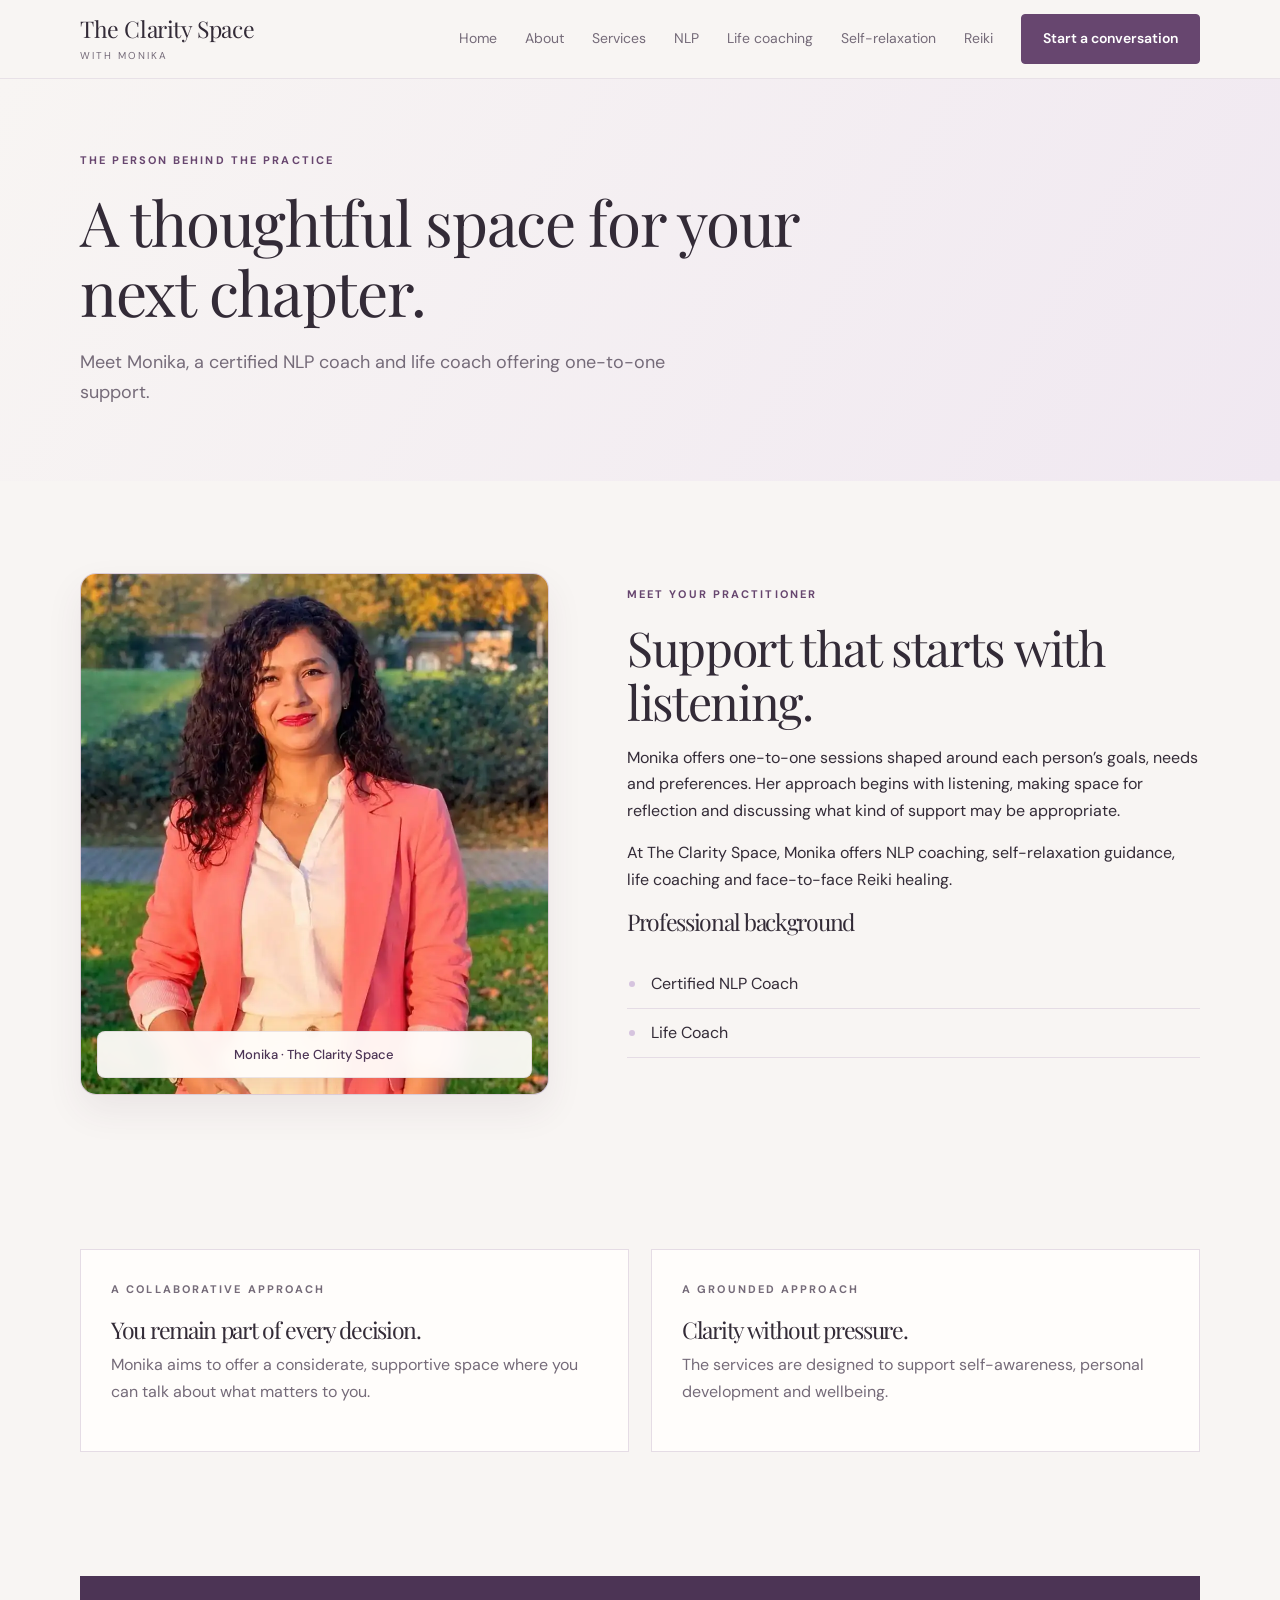
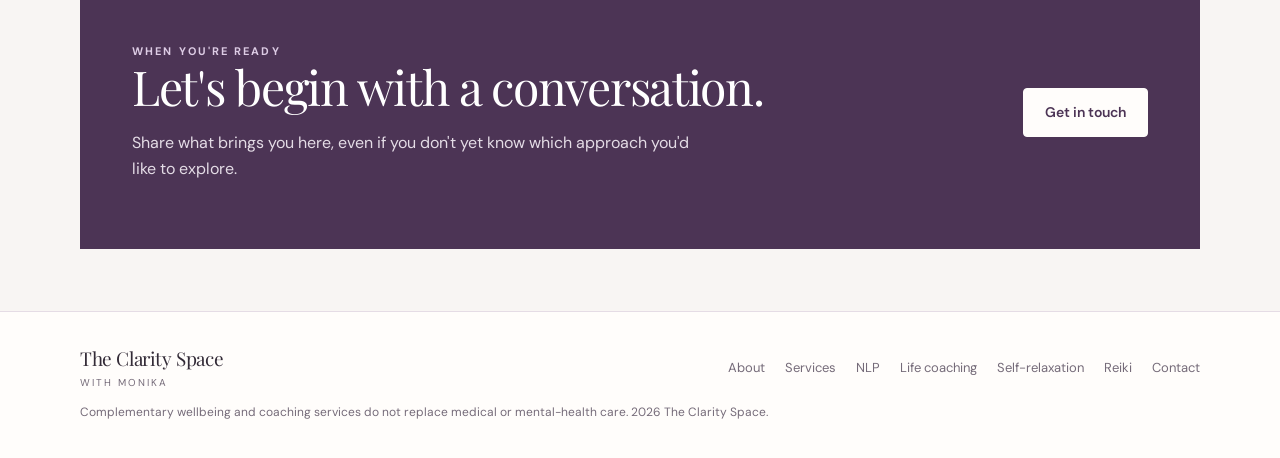
==== commit 743c1950: "image added" ====
--- a/about.html
+++ b/about.html
@@ -1 +1,110 @@
-<!doctype html><html lang="en"><head><meta charset="utf-8"><meta name="viewport" content="width=device-width, initial-scale=1"><meta name="description" content="Learn about Monika, a certified NLP coach and life coach offering one-to-one support through The Clarity Space."><title>About Monika | The Clarity Space</title><link rel="canonical" href="https://YOUR-DOMAIN-HERE/about.html"><meta name="robots" content="index,follow,max-image-preview:large"><meta property="og:type" content="website"><meta property="og:site_name" content="The Clarity Space with Monika"><meta property="og:title" content="About Monika | The Clarity Space"><meta property="og:description" content="Meet Monika and learn about her coaching and wellbeing practice."><meta property="og:url" content="https://YOUR-DOMAIN-HERE/about.html"><meta name="twitter:card" content="summary"><meta name="twitter:title" content="About Monika | The Clarity Space"><meta name="twitter:description" content="Meet Monika and learn about her coaching and wellbeing practice."><script type="application/ld+json">{"@context": "https://schema.org", "@type": "AboutPage", "name": "About Monika | The Clarity Space", "url": "https://YOUR-DOMAIN-HERE/about.html", "mainEntity": {"@type": "Person", "name": "Monika", "jobTitle": ["Certified NLP Coach", "Life Coach"], "sameAs": ["https://www.instagram.com/monikanlpcoach"]}}</script><link rel="stylesheet" href="assets/styles.css"></head><body><a class="skip" href="#main">Skip to content</a><header class="site-header"><div class="wrap nav"><a class="brand" href="index.html">The Clarity Space<small>with Monika</small></a><button class="nav-toggle" aria-expanded="false" aria-controls="primary-nav">Menu</button><nav id="primary-nav" class="navlinks"><a href="index.html">Home</a><a href="about.html">About</a><a href="work-with-me.html">Services</a><a href="nlp-coaching.html">NLP</a><a href="life-coaching.html">Life coaching</a><a href="self-relaxation.html">Self-relaxation</a><a href="reiki-healing.html">Reiki</a><a class="btn" href="contact.html">Start a conversation</a></nav></div></header><main id="main"><section class="page-hero"><div class="wrap"><p class="eyebrow">The person behind the practice</p><h1 class="serif">A thoughtful space for your next chapter.</h1><p class="lead">Meet Monika, a certified NLP coach and life coach offering one-to-one support.</p></div></section><section class="section"><div class="wrap split"><div class="portrait-placeholder"><div class="portrait-label">Monika · The Clarity Space</div></div><div><p class="eyebrow">Meet your practitioner</p><h2 class="serif">Support that starts with listening.</h2><p>Monika offers one-to-one sessions shaped around each person’s goals, needs and preferences. Her approach begins with listening, making space for reflection and discussing what kind of support may be appropriate.</p><p>At The Clarity Space, Monika offers NLP coaching, self-relaxation guidance, life coaching and face-to-face Reiki healing.</p><h3 class="serif">Professional background</h3><ul class="check-list"><li>Certified NLP Coach</li><li>Life Coach</li></ul></div></div></section><section class="section-tight"><div class="wrap content-grid"><article class="content-card"><p class="eyebrow">A collaborative approach</p><h3 class="serif">You remain part of every decision.</h3><p>Monika aims to offer a considerate, supportive space where you can talk about what matters to you.</p></article><article class="content-card"><p class="eyebrow">A grounded approach</p><h3 class="serif">Clarity without pressure.</h3><p>The services are designed to support self-awareness, personal development and wellbeing.</p></article></div></section><section class="section-tight"><div class="wrap"><div class="cta-band"><div><p class="eyebrow">When you're ready</p><h2 class="serif">Let's begin with a conversation.</h2><p>Share what brings you here, even if you don't yet know which approach you'd like to explore.</p></div><a class="btn" href="contact.html">Get in touch</a></div></div></section></main><footer class="footer"><div class="wrap"><div class="footer-inner"><a class="brand" href="index.html">The Clarity Space<small>with Monika</small></a><div class="footer-links"><a href="about.html">About</a><a href="work-with-me.html">Services</a><a href="nlp-coaching.html">NLP</a><a href="life-coaching.html">Life coaching</a><a href="self-relaxation.html">Self-relaxation</a><a href="reiki-healing.html">Reiki</a><a href="contact.html">Contact</a></div></div><p class="footer-note">Complementary wellbeing and coaching services do not replace medical or mental-health care. <span data-year></span> The Clarity Space.</p></div></footer><script src="assets/main.js"></script></body></html>+<!doctype html>
+<html lang="en">
+
+<head>
+    <meta charset="utf-8">
+    <meta name="viewport" content="width=device-width, initial-scale=1">
+    <meta name="description"
+        content="Learn about Monika, a certified NLP coach and life coach offering one-to-one support through The Clarity Space.">
+    <title>About Monika | The Clarity Space</title>
+    <link rel="canonical" href="https://YOUR-DOMAIN-HERE/about.html">
+    <meta name="robots" content="index,follow,max-image-preview:large">
+    <meta property="og:type" content="website">
+    <meta property="og:site_name" content="The Clarity Space with Monika">
+    <meta property="og:title" content="About Monika | The Clarity Space">
+    <meta property="og:description" content="Meet Monika and learn about her coaching and wellbeing practice.">
+    <meta property="og:url" content="https://YOUR-DOMAIN-HERE/about.html">
+    <meta property="og:image" content="https://YOUR-DOMAIN-HERE/assets/instructor.webp">
+    <meta name="twitter:card" content="summary_large_image">
+    <meta name="twitter:title" content="About Monika | The Clarity Space">
+    <meta name="twitter:description" content="Meet Monika and learn about her coaching and wellbeing practice.">
+    <meta name="twitter:image" content="https://YOUR-DOMAIN-HERE/assets/instructor.webp">
+    <script
+        type="application/ld+json">{"@context": "https://schema.org", "@type": "AboutPage", "name": "About Monika | The Clarity Space", "url": "https://YOUR-DOMAIN-HERE/about.html", "mainEntity": {"@type": "Person", "name": "Monika", "image": "https://YOUR-DOMAIN-HERE/assets/instructor.webp", "jobTitle": ["Certified NLP Coach", "Life Coach"], "sameAs": ["https://www.instagram.com/monikanlpcoach"]}}</script>
+    <link rel="stylesheet" href="assets/styles.css">
+</head>
+
+<body><a class="skip" href="#main">Skip to content</a>
+    <header class="site-header">
+        <div class="wrap nav"><a class="brand" href="index.html">The Clarity Space<small>with Monika</small></a><button
+                class="nav-toggle" aria-expanded="false" aria-controls="primary-nav">Menu</button>
+            <nav id="primary-nav" class="navlinks"><a href="index.html">Home</a><a href="about.html">About</a><a
+                    href="work-with-me.html">Services</a><a href="nlp-coaching.html">NLP</a><a
+                    href="life-coaching.html">Life coaching</a><a href="self-relaxation.html">Self-relaxation</a><a
+                    href="reiki-healing.html">Reiki</a><a class="btn" href="contact.html">Start a conversation</a></nav>
+        </div>
+    </header>
+    <main id="main">
+        <section class="page-hero">
+            <div class="wrap">
+                <p class="eyebrow">The person behind the practice</p>
+                <h1 class="serif">A thoughtful space for your next chapter.</h1>
+                <p class="lead">Meet Monika, a certified NLP coach and life coach offering one-to-one support.</p>
+            </div>
+        </section>
+        <section class="section">
+            <div class="wrap split">
+                <div class="portrait-frame">
+                    <img src="assets/instructor.webp" alt="Monika, Certified NLP and Life Coach at The Clarity Space" class="portrait-img" width="897" height="1322" loading="lazy">
+                    <div class="portrait-label">Monika · The Clarity Space</div>
+                </div>
+                <div>
+                    <p class="eyebrow">Meet your practitioner</p>
+                    <h2 class="serif">Support that starts with listening.</h2>
+                    <p>Monika offers one-to-one sessions shaped around each person’s goals, needs and preferences. Her
+                        approach begins with listening, making space for reflection and discussing what kind of support
+                        may be appropriate.</p>
+                    <p>At The Clarity Space, Monika offers NLP coaching, self-relaxation guidance, life coaching and
+                        face-to-face Reiki healing.</p>
+                    <h3 class="serif">Professional background</h3>
+                    <ul class="check-list">
+                        <li>Certified NLP Coach</li>
+                        <li>Life Coach</li>
+                    </ul>
+                </div>
+            </div>
+        </section>
+        <section class="section-tight">
+            <div class="wrap content-grid">
+                <article class="content-card">
+                    <p class="eyebrow">A collaborative approach</p>
+                    <h3 class="serif">You remain part of every decision.</h3>
+                    <p>Monika aims to offer a considerate, supportive space where you can talk about what matters to
+                        you.</p>
+                </article>
+                <article class="content-card">
+                    <p class="eyebrow">A grounded approach</p>
+                    <h3 class="serif">Clarity without pressure.</h3>
+                    <p>The services are designed to support self-awareness, personal development and wellbeing.</p>
+                </article>
+            </div>
+        </section>
+        <section class="section-tight">
+            <div class="wrap">
+                <div class="cta-band">
+                    <div>
+                        <p class="eyebrow">When you're ready</p>
+                        <h2 class="serif">Let's begin with a conversation.</h2>
+                        <p>Share what brings you here, even if you don't yet know which approach you'd like to explore.
+                        </p>
+                    </div><a class="btn" href="contact.html">Get in touch</a>
+                </div>
+            </div>
+        </section>
+    </main>
+    <footer class="footer">
+        <div class="wrap">
+            <div class="footer-inner"><a class="brand" href="index.html">The Clarity Space<small>with Monika</small></a>
+                <div class="footer-links"><a href="about.html">About</a><a href="work-with-me.html">Services</a><a
+                        href="nlp-coaching.html">NLP</a><a href="life-coaching.html">Life coaching</a><a
+                        href="self-relaxation.html">Self-relaxation</a><a href="reiki-healing.html">Reiki</a><a
+                        href="contact.html">Contact</a></div>
+            </div>
+            <p class="footer-note">Complementary wellbeing and coaching services do not replace medical or mental-health
+                care. <span data-year></span> The Clarity Space.</p>
+        </div>
+    </footer>
+    <script src="assets/main.js"></script>
+</body>
+
+</html>
--- a/assets/styles.css
+++ b/assets/styles.css
@@ -1,45 +1,1196 @@
-
 @import url('https://fonts.googleapis.com/css2?family=DM+Sans:wght@400;500;600;700&family=Playfair+Display:wght@400;500;600&display=swap');
-:root{--paper:#f8f5f3;--white:#fffdfb;--ink:#332b37;--muted:#756b79;--purple:#67466f;--purple-dark:#4c3455;--lavender:#e9e0ee;--lavender-deep:#d6c4df;--blush:#f2e2e3;--line:#e5dce5;--serif:'Playfair Display',Georgia,serif;--sans:'DM Sans',Arial,sans-serif}
-*{box-sizing:border-box}html{scroll-behavior:smooth}body{margin:0;background:var(--paper);color:var(--ink);font-family:var(--sans);font-size:16px;line-height:1.65}a{color:inherit;text-decoration:none}img{max-width:100%;display:block}button,input,textarea,select{font:inherit}.wrap{width:min(1120px,calc(100% - 40px));margin:auto}.skip{position:absolute;left:-9999px}.skip:focus{left:20px;top:20px;background:white;padding:10px;z-index:10}.site-header{position:sticky;top:0;z-index:5;background:rgba(248,245,243,.94);backdrop-filter:blur(12px);border-bottom:1px solid rgba(229,220,229,.8)}.nav{min-height:78px;display:flex;align-items:center;justify-content:space-between;gap:24px}.brand{font-family:var(--serif);font-size:23px;line-height:1.1;letter-spacing:-.4px}.brand small{display:block;font:10px var(--sans);letter-spacing:2px;text-transform:uppercase;color:var(--muted);margin-top:7px}.navlinks{display:flex;align-items:center;gap:28px;font-size:14px}.navlinks a:not(.btn){color:var(--muted)}.navlinks a:hover{color:var(--purple)}.nav-toggle{display:none;background:none;border:1px solid var(--line);border-radius:999px;padding:8px 13px;color:var(--ink)}.btn{display:inline-flex;align-items:center;justify-content:center;min-height:48px;padding:12px 21px;border-radius:4px;background:var(--purple);color:white;font-size:14px;font-weight:600;border:1px solid var(--purple);transition:background .2s,transform .2s}.btn:hover{background:var(--purple-dark);transform:translateY(-1px)}.btn-outline{background:transparent;color:var(--purple)}.btn-outline:hover{color:white}.eyebrow{font-size:11px;font-weight:700;letter-spacing:2.1px;text-transform:uppercase;color:var(--purple);margin:0 0 18px}.serif{font-family:var(--serif);font-weight:400;letter-spacing:-1.3px;line-height:1.12}h1,h2,h3,p{margin-top:0}h1{font-size:clamp(42px,6vw,72px);margin-bottom:22px}h2{font-size:clamp(32px,4vw,48px);margin-bottom:16px}h3{font-size:23px;line-height:1.25;margin-bottom:10px}.lead{font-size:18px;color:var(--muted);max-width:600px}.small{font-size:13px;color:var(--muted)}.section{padding:92px 0}.section-tight{padding:62px 0}.section-head{max-width:660px;margin-bottom:38px}.section-head.center{text-align:center;margin-left:auto;margin-right:auto}.section-head.center .lead{margin-left:auto;margin-right:auto}.hero{padding:78px 0 86px;overflow:hidden}.hero-grid{display:grid;grid-template-columns:1.08fr .92fr;gap:70px;align-items:center}.hero-copy{padding:24px 0}.hero-actions{display:flex;flex-wrap:wrap;gap:12px;margin-top:28px}.hero-art{position:relative;min-height:510px;display:grid;place-items:center;padding:20px}
-.hero-art-inner{position:relative;overflow:hidden;width:min(100%,500px);height:470px;background:linear-gradient(145deg,#eee5f0 0%,#f4e8e9 52%,#e7ddec 100%);border-radius:46% 46% 8px 8px;border:1px solid rgba(103,70,111,.13)}
-.art-sun{position:absolute;width:245px;height:245px;border-radius:50%;background:radial-gradient(circle at 35% 30%,#f8e6d9,#e7cdd9 70%);top:62px;left:50%;transform:translateX(-50%);box-shadow:0 18px 55px rgba(103,70,111,.09)}
-.art-ring{position:absolute;border:1px solid rgba(103,70,111,.23);border-radius:50%;left:50%;transform:translateX(-50%)}
-.ring-a{width:330px;height:330px;top:20px}.ring-b{width:405px;height:405px;top:-18px;border-color:rgba(103,70,111,.13)}
-.art-ribbon{position:absolute;height:110px;width:125%;left:-12%;border:1px solid rgba(103,70,111,.24);border-radius:50%;transform:rotate(-13deg)}
-.ribbon-a{top:245px;background:rgba(255,255,255,.12)}.ribbon-b{top:285px;transform:rotate(12deg);border-color:rgba(167,126,159,.32)}
-.art-word{position:absolute;font-size:10px;letter-spacing:2px;color:#72517a;background:rgba(255,251,250,.82);padding:8px 12px;border:1px solid rgba(103,70,111,.12);border-radius:30px}
-.art-word-one{top:92px;left:11%}.art-word-two{top:210px;right:8%}.art-word-three{top:315px;left:16%}
-.art-caption{position:absolute;left:8%;right:8%;bottom:28px;padding:22px 24px;background:rgba(255,253,251,.9);border:1px solid rgba(103,70,111,.1);box-shadow:0 12px 35px rgba(72,48,76,.07)}
-.art-caption span{display:block;color:var(--purple);font-size:10px;letter-spacing:1.8px;margin-bottom:8px}
-.art-caption strong{font:27px/1.2 var(--serif);font-weight:400;color:var(--ink)}
-.trust-strip{background:var(--white);border-top:1px solid var(--line);border-bottom:1px solid var(--line)}.trust-inner{display:flex;align-items:center;justify-content:center;gap:24px;flex-wrap:wrap;padding:20px 0;color:var(--muted);font-size:13px}.dot{width:4px;height:4px;border-radius:50%;background:var(--lavender-deep)}.session-price{margin-top:26px;padding:22px 26px;background:var(--lavender);border:1px solid var(--line);display:flex;align-items:center;justify-content:space-between;gap:24px}.session-price .eyebrow{margin:0 0 3px}.session-price-main{margin:0;display:flex;align-items:baseline;gap:10px;color:var(--purple-dark)}.session-price-main strong{font-family:var(--serif);font-size:36px;font-weight:400;line-height:1.1}.session-price-main span{font-size:15px}.session-price-note{max-width:390px;margin:0;color:#625568;font-size:13px}.approach-grid{display:grid;grid-template-columns:repeat(4,1fr);gap:14px}.approach-card{padding:26px 22px 24px;background:var(--white);border:1px solid var(--line);min-height:255px;display:flex;flex-direction:column}.approach-card:nth-child(2),.approach-card:nth-child(4){background:#f5edf4}.card-number{font-size:11px;letter-spacing:1.5px;color:var(--purple);margin-bottom:28px}.approach-card p{font-size:14px;color:var(--muted);margin-bottom:18px}.text-link{margin-top:auto;color:var(--purple);font-size:13px;font-weight:700;border-bottom:1px solid var(--lavender-deep);padding-bottom:3px;align-self:flex-start}.split{display:grid;grid-template-columns:.9fr 1.1fr;gap:78px;align-items:center}.portrait-placeholder{min-height:440px;background:linear-gradient(140deg,var(--blush),var(--lavender));position:relative;display:flex;align-items:flex-end;padding:24px}.portrait-placeholder:before{content:"";position:absolute;width:65%;height:78%;left:17%;top:8%;border:1px solid rgba(103,70,111,.24);border-radius:48% 48% 4px 4px}.portrait-label{position:relative;background:rgba(255,253,251,.9);padding:13px 16px;font-size:12px;color:var(--muted);width:100%}.check-list{padding:0;list-style:none;margin:25px 0}.check-list li{padding:11px 0 11px 24px;border-bottom:1px solid var(--line);position:relative}.check-list li:before{content:"";position:absolute;width:6px;height:6px;background:var(--lavender-deep);border-radius:50%;left:2px;top:21px}.process-grid{display:grid;grid-template-columns:repeat(3,1fr);gap:26px}.process-step{border-top:1px solid var(--lavender-deep);padding-top:20px}.process-step .num{font-size:11px;color:var(--purple);letter-spacing:1.5px;margin-bottom:16px}.process-step p{font-size:14px;color:var(--muted)}.course-band{background:var(--lavender);padding:54px;border-radius:4px;display:flex;align-items:center;justify-content:space-between;gap:36px}.course-band p{max-width:600px;color:#625568;margin-bottom:0}.cta-band{background:var(--purple-dark);color:white;padding:66px 52px;display:flex;align-items:center;justify-content:space-between;gap:32px}.cta-band .eyebrow{color:#ddcce5}.cta-band p{color:#e4dce6;max-width:580px;margin-bottom:0}.cta-band .btn{background:var(--white);color:var(--purple-dark);border-color:var(--white)}.cta-band .btn:hover{background:var(--blush)}.page-hero{padding:72px 0 56px;background:linear-gradient(120deg,var(--paper),#f0e8f1)}.page-hero h1{font-size:clamp(42px,5vw,62px);max-width:820px}.content-grid{display:grid;grid-template-columns:1fr 1fr;gap:22px}.content-card{padding:30px;background:var(--white);border:1px solid var(--line)}.content-card p{color:var(--muted)}.form-frame{width:100%;min-height:950px;border:0;background:var(--white)}.contact-grid{display:grid;grid-template-columns:.7fr 1.3fr;gap:42px;align-items:start}.contact-note{background:var(--lavender);padding:28px}.contact-note p{color:#625568}.footer{padding:36px 0;border-top:1px solid var(--line);background:var(--white)}.footer-inner{display:flex;justify-content:space-between;gap:24px;align-items:center}.footer-links{display:flex;gap:20px;flex-wrap:wrap;font-size:13px;color:var(--muted)}.footer .brand{font-size:19px}.footer-note{font-size:12px;color:var(--muted);margin:14px 0 0}.tagline{color:var(--muted);font-size:13px}.notice{padding:14px 16px;background:#fff8e9;border-left:3px solid #d8b875;color:#665638;font-size:13px}.faq{border-top:1px solid var(--line);padding:20px 0}.faq h3{font-size:19px}.faq p{color:var(--muted);margin-bottom:0}
-@media(max-width:850px){.hero-grid,.split,.contact-grid{grid-template-columns:1fr;gap:34px}.hero{padding-top:45px}.hero-art{min-height:390px}.orb-one{width:300px;height:300px}.orb-two{width:180px;height:180px}.art-panel{min-height:320px}.approach-grid{grid-template-columns:repeat(2,1fr)}.course-band,.cta-band{padding:36px;align-items:flex-start;flex-direction:column}.process-grid{gap:18px}.portrait-placeholder{min-height:360px}.section{padding:68px 0}}
-@media(max-width:620px){.wrap{width:min(100% - 30px,1120px)}.nav{min-height:70px}.nav-toggle{display:block}.navlinks{display:none;position:absolute;top:69px;left:0;right:0;padding:20px;background:var(--paper);border-bottom:1px solid var(--line);flex-direction:column;align-items:stretch;gap:16px}.navlinks.open{display:flex}.navlinks .btn{width:100%}.brand{font-size:21px}.hero h1{font-size:44px}.lead{font-size:16px}.hero-art{min-height:320px}.orb-one{width:245px;height:245px;right:0}.orb-two{width:145px;height:145px}.art-panel{width:75%;min-height:280px;padding:20px}.art-note strong{font-size:20px}.approach-grid,.content-grid,.process-grid{grid-template-columns:1fr}.approach-card{min-height:auto}.card-number{margin-bottom:18px}.section{padding:58px 0}.section-tight{padding:44px 0}.course-band,.cta-band{padding:28px 23px}.session-price{align-items:flex-start;flex-direction:column;gap:8px}.footer-inner{align-items:flex-start;flex-direction:column}.page-hero{padding:52px 0 38px}}
-
-@media(max-width:820px){.hero-art{min-height:390px}.hero-art-inner{height:360px;max-width:420px}.art-sun{width:190px;height:190px;top:45px}.ring-a{width:260px;height:260px;top:12px}.ring-b{width:320px;height:320px;top:-18px}.art-ribbon{top:195px}.ribbon-b{top:225px}.art-word-one{top:70px}.art-word-two{top:160px}.art-word-three{top:235px}.art-caption{bottom:20px;padding:16px 18px}.art-caption strong{font-size:23px}}
+
+:root {
+    --paper: #f8f5f3;
+    --white: #fffdfb;
+    --ink: #332b37;
+    --muted: #756b79;
+    --purple: #67466f;
+    --purple-dark: #4c3455;
+    --lavender: #e9e0ee;
+    --lavender-deep: #d6c4df;
+    --blush: #f2e2e3;
+    --line: #e5dce5;
+    --serif: 'Playfair Display', Georgia, serif;
+    --sans: 'DM Sans', Arial, sans-serif
+}
+
+* {
+    box-sizing: border-box
+}
+
+html {
+    scroll-behavior: smooth
+}
+
+body {
+    margin: 0;
+    background: var(--paper);
+    color: var(--ink);
+    font-family: var(--sans);
+    font-size: 16px;
+    line-height: 1.65
+}
+
+a {
+    color: inherit;
+    text-decoration: none
+}
+
+img {
+    max-width: 100%;
+    display: block
+}
+
+button,
+input,
+textarea,
+select {
+    font: inherit
+}
+
+.wrap {
+    width: min(1120px, calc(100% - 40px));
+    margin: auto
+}
+
+.skip {
+    position: absolute;
+    left: -9999px
+}
+
+.skip:focus {
+    left: 20px;
+    top: 20px;
+    background: white;
+    padding: 10px;
+    z-index: 10
+}
+
+.site-header {
+    position: sticky;
+    top: 0;
+    z-index: 5;
+    background: rgba(248, 245, 243, .94);
+    backdrop-filter: blur(12px);
+    border-bottom: 1px solid rgba(229, 220, 229, .8)
+}
+
+.nav {
+    min-height: 78px;
+    display: flex;
+    align-items: center;
+    justify-content: space-between;
+    gap: 24px
+}
+
+.brand {
+    font-family: var(--serif);
+    font-size: 23px;
+    line-height: 1.1;
+    letter-spacing: -.4px
+}
+
+.brand small {
+    display: block;
+    font: 10px var(--sans);
+    letter-spacing: 2px;
+    text-transform: uppercase;
+    color: var(--muted);
+    margin-top: 7px
+}
+
+.navlinks {
+    display: flex;
+    align-items: center;
+    gap: 28px;
+    font-size: 14px
+}
+
+.navlinks a:not(.btn) {
+    color: var(--muted)
+}
+
+.navlinks a:hover {
+    color: var(--purple)
+}
+
+.nav-toggle {
+    display: none;
+    background: none;
+    border: 1px solid var(--line);
+    border-radius: 999px;
+    padding: 8px 13px;
+    color: var(--ink)
+}
+
+.btn {
+    display: inline-flex;
+    align-items: center;
+    justify-content: center;
+    min-height: 48px;
+    padding: 12px 21px;
+    border-radius: 4px;
+    background: var(--purple);
+    color: white;
+    font-size: 14px;
+    font-weight: 600;
+    border: 1px solid var(--purple);
+    transition: background .2s, transform .2s
+}
+
+.btn:hover {
+    background: var(--purple-dark);
+    transform: translateY(-1px)
+}
+
+.btn-outline {
+    background: transparent;
+    color: var(--purple)
+}
+
+.btn-outline:hover {
+    color: white
+}
+
+.eyebrow {
+    font-size: 11px;
+    font-weight: 700;
+    letter-spacing: 2.1px;
+    text-transform: uppercase;
+    color: var(--purple);
+    margin: 0 0 18px
+}
+
+.serif {
+    font-family: var(--serif);
+    font-weight: 400;
+    letter-spacing: -1.3px;
+    line-height: 1.12
+}
+
+h1,
+h2,
+h3,
+p {
+    margin-top: 0
+}
+
+h1 {
+    font-size: clamp(42px, 6vw, 72px);
+    margin-bottom: 22px
+}
+
+h2 {
+    font-size: clamp(32px, 4vw, 48px);
+    margin-bottom: 16px
+}
+
+h3 {
+    font-size: 23px;
+    line-height: 1.25;
+    margin-bottom: 10px
+}
+
+.lead {
+    font-size: 18px;
+    color: var(--muted);
+    max-width: 600px
+}
+
+.small {
+    font-size: 13px;
+    color: var(--muted)
+}
+
+.section {
+    padding: 92px 0
+}
+
+.section-tight {
+    padding: 62px 0
+}
+
+.section-head {
+    max-width: 660px;
+    margin-bottom: 38px
+}
+
+.section-head.center {
+    text-align: center;
+    margin-left: auto;
+    margin-right: auto
+}
+
+.section-head.center .lead {
+    margin-left: auto;
+    margin-right: auto
+}
+
+.hero {
+    padding: 78px 0 86px;
+    overflow: hidden
+}
+
+.hero-grid {
+    display: grid;
+    grid-template-columns: 1.08fr .92fr;
+    gap: 70px;
+    align-items: center
+}
+
+.hero-copy {
+    padding: 24px 0
+}
+
+.hero-actions {
+    display: flex;
+    flex-wrap: wrap;
+    gap: 12px;
+    margin-top: 28px
+}
+
+.hero-art {
+    position: relative;
+    min-height: 510px;
+    display: grid;
+    place-items: center;
+    padding: 20px
+}
+
+.hero-art-inner {
+    position: relative;
+    overflow: hidden;
+    width: min(100%, 500px);
+    height: 470px;
+    background: linear-gradient(145deg, #eee5f0 0%, #f4e8e9 52%, #e7ddec 100%);
+    border-radius: 46% 46% 8px 8px;
+    border: 1px solid rgba(103, 70, 111, .13)
+}
+
+.art-sun {
+    position: absolute;
+    width: 245px;
+    height: 245px;
+    border-radius: 50%;
+    background: radial-gradient(circle at 35% 30%, #f8e6d9, #e7cdd9 70%);
+    top: 62px;
+    left: 50%;
+    transform: translateX(-50%);
+    box-shadow: 0 18px 55px rgba(103, 70, 111, .09)
+}
+
+.art-ring {
+    position: absolute;
+    border: 1px solid rgba(103, 70, 111, .23);
+    border-radius: 50%;
+    left: 50%;
+    transform: translateX(-50%)
+}
+
+.ring-a {
+    width: 330px;
+    height: 330px;
+    top: 20px
+}
+
+.ring-b {
+    width: 405px;
+    height: 405px;
+    top: -18px;
+    border-color: rgba(103, 70, 111, .13)
+}
+
+.art-ribbon {
+    position: absolute;
+    height: 110px;
+    width: 125%;
+    left: -12%;
+    border: 1px solid rgba(103, 70, 111, .24);
+    border-radius: 50%;
+    transform: rotate(-13deg)
+}
+
+.ribbon-a {
+    top: 245px;
+    background: rgba(255, 255, 255, .12)
+}
+
+.ribbon-b {
+    top: 285px;
+    transform: rotate(12deg);
+    border-color: rgba(167, 126, 159, .32)
+}
+
+.art-word {
+    position: absolute;
+    font-size: 10px;
+    letter-spacing: 2px;
+    color: #72517a;
+    background: rgba(255, 251, 250, .82);
+    padding: 8px 12px;
+    border: 1px solid rgba(103, 70, 111, .12);
+    border-radius: 30px
+}
+
+.art-word-one {
+    top: 92px;
+    left: 11%
+}
+
+.art-word-two {
+    top: 210px;
+    right: 8%
+}
+
+.art-word-three {
+    top: 315px;
+    left: 16%
+}
+
+.art-caption {
+    position: absolute;
+    left: 8%;
+    right: 8%;
+    bottom: 28px;
+    padding: 22px 24px;
+    background: rgba(255, 253, 251, .9);
+    border: 1px solid rgba(103, 70, 111, .1);
+    box-shadow: 0 12px 35px rgba(72, 48, 76, .07)
+}
+
+.art-caption span {
+    display: block;
+    color: var(--purple);
+    font-size: 10px;
+    letter-spacing: 1.8px;
+    margin-bottom: 8px
+}
+
+.art-caption strong {
+    font: 27px/1.2 var(--serif);
+    font-weight: 400;
+    color: var(--ink)
+}
+
+.trust-strip {
+    background: var(--white);
+    border-top: 1px solid var(--line);
+    border-bottom: 1px solid var(--line)
+}
+
+.trust-inner {
+    display: flex;
+    align-items: center;
+    justify-content: center;
+    gap: 24px;
+    flex-wrap: wrap;
+    padding: 20px 0;
+    color: var(--muted);
+    font-size: 13px
+}
+
+.dot {
+    width: 4px;
+    height: 4px;
+    border-radius: 50%;
+    background: var(--lavender-deep)
+}
+
+.session-price {
+    margin-top: 26px;
+    padding: 22px 26px;
+    background: var(--lavender);
+    border: 1px solid var(--line);
+    display: flex;
+    align-items: center;
+    justify-content: space-between;
+    gap: 24px
+}
+
+.session-price .eyebrow {
+    margin: 0 0 3px
+}
+
+.session-price-main {
+    margin: 0;
+    display: flex;
+    align-items: baseline;
+    gap: 10px;
+    color: var(--purple-dark)
+}
+
+.session-price-main strong {
+    font-family: var(--serif);
+    font-size: 36px;
+    font-weight: 400;
+    line-height: 1.1
+}
+
+.session-price-main span {
+    font-size: 15px
+}
+
+.session-price-note {
+    max-width: 390px;
+    margin: 0;
+    color: #625568;
+    font-size: 13px
+}
+
+.approach-grid {
+    display: grid;
+    grid-template-columns: repeat(4, 1fr);
+    gap: 14px
+}
+
+.approach-card {
+    padding: 26px 22px 24px;
+    background: var(--white);
+    border: 1px solid var(--line);
+    min-height: 255px;
+    display: flex;
+    flex-direction: column
+}
+
+.approach-card:nth-child(2),
+.approach-card:nth-child(4) {
+    background: #f5edf4
+}
+
+.card-number {
+    font-size: 11px;
+    letter-spacing: 1.5px;
+    color: var(--purple);
+    margin-bottom: 28px
+}
+
+.approach-card p {
+    font-size: 14px;
+    color: var(--muted);
+    margin-bottom: 18px
+}
+
+.text-link {
+    margin-top: auto;
+    color: var(--purple);
+    font-size: 13px;
+    font-weight: 700;
+    border-bottom: 1px solid var(--lavender-deep);
+    padding-bottom: 3px;
+    align-self: flex-start
+}
+
+.split {
+    display: grid;
+    grid-template-columns: .9fr 1.1fr;
+    gap: 78px;
+    align-items: center
+}
+
+.portrait-placeholder {
+    min-height: 440px;
+    background: linear-gradient(140deg, var(--blush), var(--lavender));
+    position: relative;
+    display: flex;
+    align-items: flex-end;
+    padding: 24px
+}
+
+.portrait-placeholder:before {
+    content: "";
+    position: absolute;
+    width: 65%;
+    height: 78%;
+    left: 17%;
+    top: 8%;
+    border: 1px solid rgba(103, 70, 111, .24);
+    border-radius: 48% 48% 4px 4px
+}
+
+.portrait-label {
+    position: relative;
+    background: rgba(255, 253, 251, .9);
+    padding: 13px 16px;
+    font-size: 12px;
+    color: var(--muted);
+    width: 100%
+}
+
+.portrait-frame {
+    position: relative;
+    border-radius: 16px;
+    overflow: hidden;
+    background: linear-gradient(140deg, var(--blush), var(--lavender));
+    border: 1px solid rgba(103, 70, 111, .14);
+    box-shadow: 0 16px 36px rgba(72, 48, 76, .08);
+    display: flex;
+    flex-direction: column
+}
+
+.portrait-frame img,
+.portrait-img {
+    width: 100%;
+    height: auto;
+    max-height: 520px;
+    aspect-ratio: 897/1322;
+    object-fit: cover;
+    object-position: center top;
+    display: block
+}
+
+.portrait-frame .portrait-label {
+    position: absolute;
+    left: 16px;
+    right: 16px;
+    bottom: 16px;
+    background: rgba(255, 253, 251, .94);
+    backdrop-filter: blur(8px);
+    padding: 12px 16px;
+    font-size: 13px;
+    font-weight: 500;
+    color: var(--purple-dark);
+    border: 1px solid rgba(103, 70, 111, .12);
+    border-radius: 8px;
+    box-shadow: 0 4px 14px rgba(72, 48, 76, .06);
+    text-align: center;
+    margin: 0;
+    width: auto
+}
+
+.check-list {
+    padding: 0;
+    list-style: none;
+    margin: 25px 0
+}
+
+.check-list li {
+    padding: 11px 0 11px 24px;
+    border-bottom: 1px solid var(--line);
+    position: relative
+}
+
+.check-list li:before {
+    content: "";
+    position: absolute;
+    width: 6px;
+    height: 6px;
+    background: var(--lavender-deep);
+    border-radius: 50%;
+    left: 2px;
+    top: 21px
+}
+
+.process-grid {
+    display: grid;
+    grid-template-columns: repeat(3, 1fr);
+    gap: 26px
+}
+
+.process-step {
+    border-top: 1px solid var(--lavender-deep);
+    padding-top: 20px
+}
+
+.process-step .num {
+    font-size: 11px;
+    color: var(--purple);
+    letter-spacing: 1.5px;
+    margin-bottom: 16px
+}
+
+.process-step p {
+    font-size: 14px;
+    color: var(--muted)
+}
+
+.course-band {
+    background: var(--lavender);
+    padding: 54px;
+    border-radius: 4px;
+    display: flex;
+    align-items: center;
+    justify-content: space-between;
+    gap: 36px
+}
+
+.course-band p {
+    max-width: 600px;
+    color: #625568;
+    margin-bottom: 0
+}
+
+.cta-band {
+    background: var(--purple-dark);
+    color: white;
+    padding: 66px 52px;
+    display: flex;
+    align-items: center;
+    justify-content: space-between;
+    gap: 32px
+}
+
+.cta-band .eyebrow {
+    color: #ddcce5
+}
+
+.cta-band p {
+    color: #e4dce6;
+    max-width: 580px;
+    margin-bottom: 0
+}
+
+.cta-band .btn {
+    background: var(--white);
+    color: var(--purple-dark);
+    border-color: var(--white)
+}
+
+.cta-band .btn:hover {
+    background: var(--blush)
+}
+
+.page-hero {
+    padding: 72px 0 56px;
+    background: linear-gradient(120deg, var(--paper), #f0e8f1)
+}
+
+.page-hero h1 {
+    font-size: clamp(42px, 5vw, 62px);
+    max-width: 820px
+}
+
+.content-grid {
+    display: grid;
+    grid-template-columns: 1fr 1fr;
+    gap: 22px
+}
+
+.content-card {
+    padding: 30px;
+    background: var(--white);
+    border: 1px solid var(--line)
+}
+
+.content-card p {
+    color: var(--muted)
+}
+
+.form-frame {
+    width: 100%;
+    min-height: 950px;
+    border: 0;
+    background: var(--white)
+}
+
+.contact-grid {
+    display: grid;
+    grid-template-columns: .7fr 1.3fr;
+    gap: 42px;
+    align-items: start
+}
+
+.contact-note {
+    background: var(--lavender);
+    padding: 28px
+}
+
+.contact-note p {
+    color: #625568
+}
+
+.footer {
+    padding: 36px 0;
+    border-top: 1px solid var(--line);
+    background: var(--white)
+}
+
+.footer-inner {
+    display: flex;
+    justify-content: space-between;
+    gap: 24px;
+    align-items: center
+}
+
+.footer-links {
+    display: flex;
+    gap: 20px;
+    flex-wrap: wrap;
+    font-size: 13px;
+    color: var(--muted)
+}
+
+.footer .brand {
+    font-size: 19px
+}
+
+.footer-note {
+    font-size: 12px;
+    color: var(--muted);
+    margin: 14px 0 0
+}
+
+.tagline {
+    color: var(--muted);
+    font-size: 13px
+}
+
+.notice {
+    padding: 14px 16px;
+    background: #fff8e9;
+    border-left: 3px solid #d8b875;
+    color: #665638;
+    font-size: 13px
+}
+
+.faq {
+    border-top: 1px solid var(--line);
+    padding: 20px 0
+}
+
+.faq h3 {
+    font-size: 19px
+}
+
+.faq p {
+    color: var(--muted);
+    margin-bottom: 0
+}
+
+@media(max-width:850px) {
+
+    .hero-grid,
+    .split,
+    .contact-grid {
+        grid-template-columns: 1fr;
+        gap: 34px
+    }
+
+    .hero {
+        padding-top: 45px
+    }
+
+    .hero-art {
+        min-height: 390px
+    }
+
+    .orb-one {
+        width: 300px;
+        height: 300px
+    }
+
+    .orb-two {
+        width: 180px;
+        height: 180px
+    }
+
+    .art-panel {
+        min-height: 320px
+    }
+
+    .approach-grid {
+        grid-template-columns: repeat(2, 1fr)
+    }
+
+    .course-band,
+    .cta-band {
+        padding: 36px;
+        align-items: flex-start;
+        flex-direction: column
+    }
+
+    .process-grid {
+        gap: 18px
+    }
+
+    .portrait-placeholder {
+        min-height: 360px
+    }
+
+    .portrait-frame {
+        max-width: 420px;
+        margin: 0 auto
+    }
+
+    .section {
+        padding: 68px 0
+    }
+}
+
+@media(max-width:620px) {
+    .wrap {
+        width: min(100% - 30px, 1120px)
+    }
+
+    .nav {
+        min-height: 70px
+    }
+
+    .nav-toggle {
+        display: block
+    }
+
+    .navlinks {
+        display: none;
+        position: absolute;
+        top: 69px;
+        left: 0;
+        right: 0;
+        padding: 20px;
+        background: var(--paper);
+        border-bottom: 1px solid var(--line);
+        flex-direction: column;
+        align-items: stretch;
+        gap: 16px
+    }
+
+    .navlinks.open {
+        display: flex
+    }
+
+    .navlinks .btn {
+        width: 100%
+    }
+
+    .brand {
+        font-size: 21px
+    }
+
+    .hero h1 {
+        font-size: 44px
+    }
+
+    .lead {
+        font-size: 16px
+    }
+
+    .hero-art {
+        min-height: 320px
+    }
+
+    .orb-one {
+        width: 245px;
+        height: 245px;
+        right: 0
+    }
+
+    .orb-two {
+        width: 145px;
+        height: 145px
+    }
+
+    .art-panel {
+        width: 75%;
+        min-height: 280px;
+        padding: 20px
+    }
+
+    .art-note strong {
+        font-size: 20px
+    }
+
+    .approach-grid,
+    .content-grid,
+    .process-grid {
+        grid-template-columns: 1fr
+    }
+
+    .approach-card {
+        min-height: auto
+    }
+
+    .card-number {
+        margin-bottom: 18px
+    }
+
+    .section {
+        padding: 58px 0
+    }
+
+    .section-tight {
+        padding: 44px 0
+    }
+
+    .course-band,
+    .cta-band {
+        padding: 28px 23px
+    }
+
+    .session-price {
+        align-items: flex-start;
+        flex-direction: column;
+        gap: 8px
+    }
+
+    .footer-inner {
+        align-items: flex-start;
+        flex-direction: column
+    }
+
+    .page-hero {
+        padding: 52px 0 38px
+    }
+}
+
+@media(max-width:820px) {
+    .hero-art {
+        min-height: 390px
+    }
+
+    .hero-art-inner {
+        height: 360px;
+        max-width: 420px
+    }
+
+    .art-sun {
+        width: 190px;
+        height: 190px;
+        top: 45px
+    }
+
+    .ring-a {
+        width: 260px;
+        height: 260px;
+        top: 12px
+    }
+
+    .ring-b {
+        width: 320px;
+        height: 320px;
+        top: -18px
+    }
+
+    .art-ribbon {
+        top: 195px
+    }
+
+    .ribbon-b {
+        top: 225px
+    }
+
+    .art-word-one {
+        top: 70px
+    }
+
+    .art-word-two {
+        top: 160px
+    }
+
+    .art-word-three {
+        top: 235px
+    }
+
+    .art-caption {
+        bottom: 20px;
+        padding: 16px 18px
+    }
+
+    .art-caption strong {
+        font-size: 23px
+    }
+}
 
 /* Contact page: balanced layout without the removed enquiry form */
-.contact-section{padding-top:58px}
-.contact-layout{display:grid;grid-template-columns:.9fr 1.1fr;gap:54px;align-items:stretch;max-width:1120px}
-.contact-intro{background:var(--lavender);padding:clamp(34px,5vw,58px);display:flex;flex-direction:column;justify-content:center;min-height:430px}
-.contact-intro h2{font-size:clamp(38px,4vw,54px);line-height:1.08;margin:10px 0 20px}
-.contact-intro>p:not(.eyebrow){font-size:17px;color:#625568;max-width:360px}
-.contact-signoff{margin-top:32px!important;font-family:var(--serif);font-size:22px!important;color:var(--ink)!important}
-.contact-signoff span{font-family:var(--sans);font-size:12px;letter-spacing:1.5px;text-transform:uppercase;color:var(--muted)}
-.contact-options{display:grid;grid-template-columns:1fr 1fr;gap:16px}
-.contact-option{min-height:198px;padding:25px;background:var(--white);border:1px solid var(--line);display:flex;flex-direction:column;justify-content:center;gap:10px;text-decoration:none;transition:transform .2s ease,border-color .2s ease}
-.contact-option:hover{transform:translateY(-3px);border-color:var(--purple)}
-.contact-option strong{font-family:var(--serif);font-size:25px;font-weight:400;color:var(--ink)}
-.contact-option>span:last-child{font-size:14px;color:var(--muted);overflow-wrap:anywhere}
-.contact-kicker{font-size:10px;letter-spacing:1.8px;font-weight:700;color:var(--purple)}
-.contact-option-featured{background:#684875;border-color:#684875}
-.contact-option-featured .contact-kicker,.contact-option-featured strong,.contact-option-featured>span:last-child{color:#fff}
-@media(max-width:850px){.contact-layout{grid-template-columns:1fr;gap:22px}.contact-intro{min-height:300px}.contact-options{grid-template-columns:1fr 1fr}}
-@media(max-width:520px){.contact-options{grid-template-columns:1fr}.contact-option{min-height:145px}}
+.contact-section {
+    padding-top: 58px
+}
+
+.contact-layout {
+    display: grid;
+    grid-template-columns: .9fr 1.1fr;
+    gap: 54px;
+    align-items: stretch;
+    max-width: 1120px
+}
+
+.contact-intro {
+    background: var(--lavender);
+    padding: clamp(34px, 5vw, 58px);
+    display: flex;
+    flex-direction: column;
+    justify-content: center;
+    min-height: 430px
+}
+
+.contact-intro h2 {
+    font-size: clamp(38px, 4vw, 54px);
+    line-height: 1.08;
+    margin: 10px 0 20px
+}
+
+.contact-intro>p:not(.eyebrow) {
+    font-size: 17px;
+    color: #625568;
+    max-width: 360px
+}
+
+.contact-signoff {
+    margin-top: 32px !important;
+    font-family: var(--serif);
+    font-size: 22px !important;
+    color: var(--ink) !important
+}
+
+.contact-signoff span {
+    font-family: var(--sans);
+    font-size: 12px;
+    letter-spacing: 1.5px;
+    text-transform: uppercase;
+    color: var(--muted)
+}
+
+.contact-options {
+    display: grid;
+    grid-template-columns: 1fr 1fr;
+    gap: 16px
+}
+
+.contact-option {
+    min-height: 198px;
+    padding: 25px;
+    background: var(--white);
+    border: 1px solid var(--line);
+    display: flex;
+    flex-direction: column;
+    justify-content: center;
+    gap: 10px;
+    text-decoration: none;
+    transition: transform .2s ease, border-color .2s ease
+}
+
+.contact-option:hover {
+    transform: translateY(-3px);
+    border-color: var(--purple)
+}
+
+.contact-option strong {
+    font-family: var(--serif);
+    font-size: 25px;
+    font-weight: 400;
+    color: var(--ink)
+}
+
+.contact-option>span:last-child {
+    font-size: 14px;
+    color: var(--muted);
+    overflow-wrap: anywhere
+}
+
+.contact-kicker {
+    font-size: 10px;
+    letter-spacing: 1.8px;
+    font-weight: 700;
+    color: var(--purple)
+}
+
+.contact-option-featured {
+    background: #684875;
+    border-color: #684875
+}
+
+.contact-option-featured .contact-kicker,
+.contact-option-featured strong,
+.contact-option-featured>span:last-child {
+    color: #fff
+}
+
+@media(max-width:850px) {
+    .contact-layout {
+        grid-template-columns: 1fr;
+        gap: 22px
+    }
+
+    .contact-intro {
+        min-height: 300px
+    }
+
+    .contact-options {
+        grid-template-columns: 1fr 1fr
+    }
+}
+
+@media(max-width:520px) {
+    .contact-options {
+        grid-template-columns: 1fr
+    }
+
+    .contact-option {
+        min-height: 145px
+    }
+}
 
 /* Individual service pages */
-.service-detail{display:grid;grid-template-columns:1.35fr .65fr;gap:54px;align-items:start;max-width:1000px}.service-main{max-width:680px}.service-main p{color:var(--muted);font-size:17px}.service-main h2{margin-top:42px}.service-aside{background:var(--lavender);padding:32px}.service-aside p:not(.eyebrow){color:#625568}@media(max-width:850px){.service-detail{grid-template-columns:1fr;gap:28px}}
+.service-detail {
+    display: grid;
+    grid-template-columns: 1.35fr .65fr;
+    gap: 54px;
+    align-items: start;
+    max-width: 1000px
+}
+
+.service-main {
+    max-width: 680px
+}
+
+.service-main p {
+    color: var(--muted);
+    font-size: 17px
+}
+
+.service-main h2 {
+    margin-top: 42px
+}
+
+.service-aside {
+    background: var(--lavender);
+    padding: 32px
+}
+
+.service-aside p:not(.eyebrow) {
+    color: #625568
+}
+
+@media(max-width:850px) {
+    .service-detail {
+        grid-template-columns: 1fr;
+        gap: 28px
+    }
+}
 
 /* Individual service pages */
-.service-detail{display:grid;grid-template-columns:1.35fr .65fr;gap:54px;align-items:start;max-width:1000px}.service-main{max-width:680px}.service-main p{color:var(--muted);font-size:17px}.service-main h2{margin-top:42px}.service-aside{background:var(--lavender);padding:32px}.service-aside p:not(.eyebrow){color:#625568}@media(max-width:850px){.service-detail{grid-template-columns:1fr;gap:28px}}
+.service-detail {
+    display: grid;
+    grid-template-columns: 1.35fr .65fr;
+    gap: 54px;
+    align-items: start;
+    max-width: 1000px
+}
+
+.service-main {
+    max-width: 680px
+}
+
+.service-main p {
+    color: var(--muted);
+    font-size: 17px
+}
+
+.service-main h2 {
+    margin-top: 42px
+}
+
+.service-aside {
+    background: var(--lavender);
+    padding: 32px
+}
+
+.service-aside p:not(.eyebrow) {
+    color: #625568
+}
+
+@media(max-width:850px) {
+    .service-detail {
+        grid-template-columns: 1fr;
+        gap: 28px
+    }
+}
